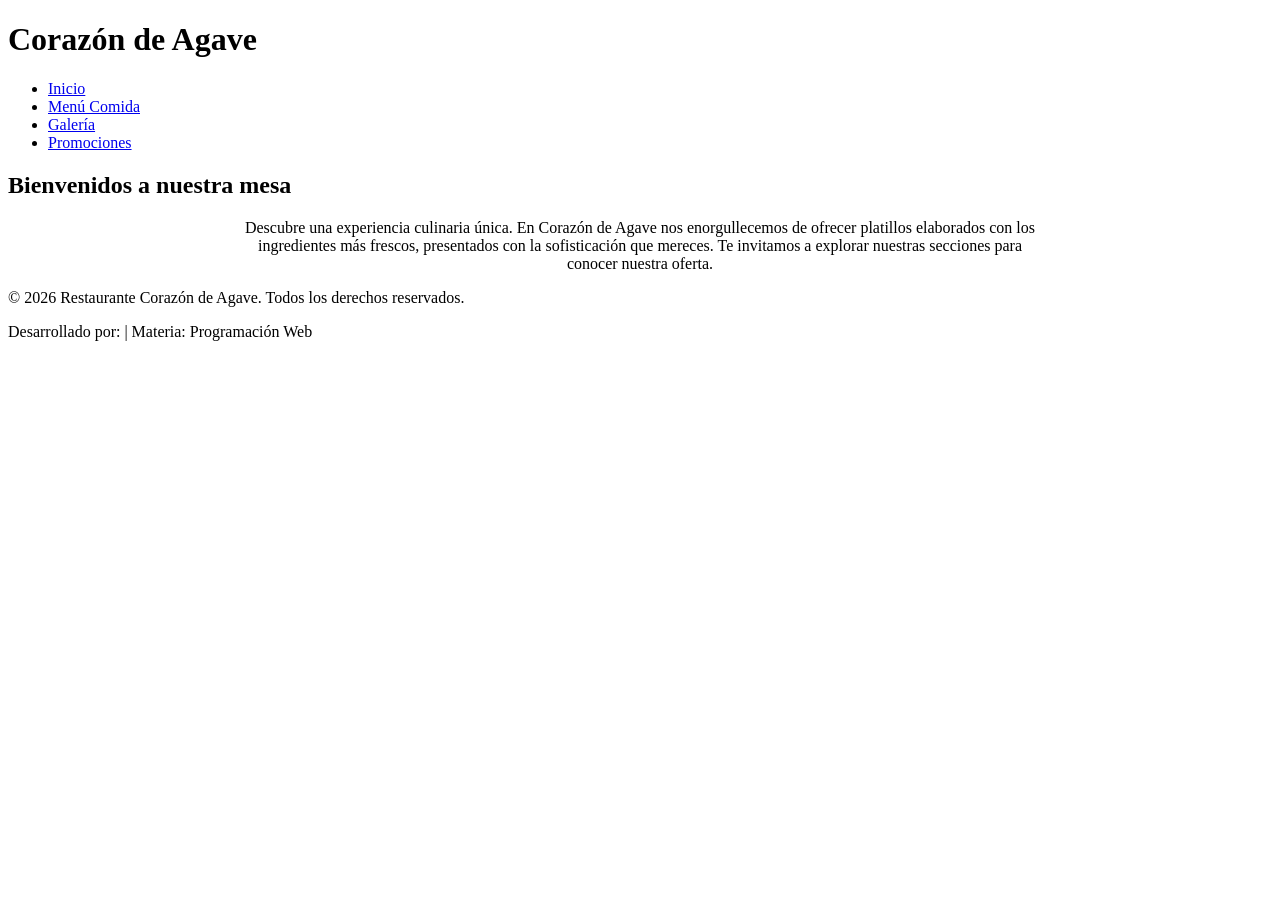
==== index.html @ ece1a36e "index de menus restantes" ====
<!DOCTYPE html>
<html lang="es">
<head>
    <meta charset="UTF-8">
    <meta name="viewport" content="width=device-width, initial-scale=1.0">
    <meta name="description" content="Restaurante Corazón de Agave. Disfruta de la mejor gastronomía en un ambiente elegante y minimalista.">
    <meta name="keywords" content="restaurante, comida, menú digital, restaurante elegante, corazón de agave">
    <meta name="author" content="Alexander e Ivan">
    
    <title>Corazón de Agave | Inicio</title>
    
    <link rel="stylesheet" href="css/estilos.css">
</head>
<body>

    <header>
        <h1>Corazón de Agave</h1>
        <nav>
            <ul>
                <li><a href="index.html">Inicio</a></li>
                <li><a href="inedex de navegacion/menu.html">Menú Comida</a></li>
                <li><a href="inedex de navegacion/galeria.html">Galería</a></li>
                <li><a href="inedex de navegacion/promociones.html">Promociones</a></li>
            </ul>
        </nav>
    </header>

    <main>
        <h2 class="titulo-seccion">Bienvenidos a nuestra mesa</h2>
        <p style="text-align: center; max-width: 800px; margin: 0 auto;">
            Descubre una experiencia culinaria única. En Corazón de Agave nos enorgullecemos de ofrecer platillos elaborados con los ingredientes más frescos, presentados con la sofisticación que mereces. Te invitamos a explorar nuestras secciones para conocer nuestra oferta.
        </p>
    </main>

    <footer>
        <p>&copy; 2026 Restaurante Corazón de Agave. Todos los derechos reservados.</p>
        <p>Desarrollado por:  | Materia: Programación Web</p>
    </footer>

</body>
</html>
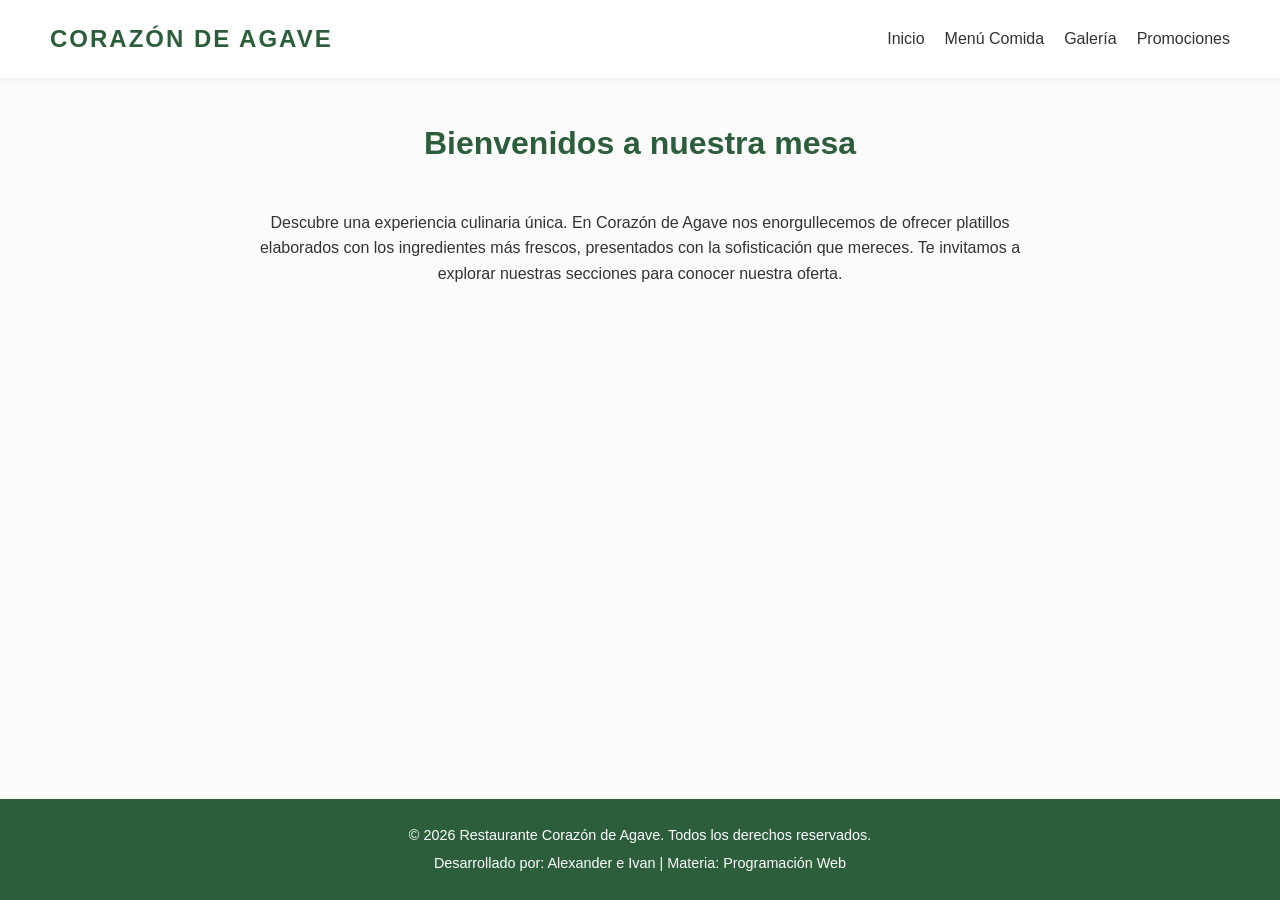
==== commit 6e10b938: "inedex ligados" ====
--- a/index.html
+++ b/index.html
@@ -34,7 +34,7 @@
 
     <footer>
         <p>&copy; 2026 Restaurante Corazón de Agave. Todos los derechos reservados.</p>
-        <p>Desarrollado por:  | Materia: Programación Web</p>
+        <p>Desarrollado por: Alexander e Ivan | Materia: Programación Web</p>
     </footer>
 
 </body>
--- a/css/estilos.css
+++ b/css/estilos.css
@@ -0,0 +1,135 @@
+/* Restablecimiento básico para consistencia en navegadores */
+* {
+    margin: 0;
+    padding: 0;
+    box-sizing: border-box;
+    font-family: 'Helvetica Neue', Helvetica, Arial, sans-serif;
+}
+
+/* Variables de color para mantener la elegancia */
+:root {
+    --color-fondo: #fbfbfb;
+    --color-texto: #333333;
+    --color-acento: #2c5e3b; /* Verde oscuro / Agave */
+    --color-dorado: #c5a059;
+}
+
+body {
+    background-color: var(--color-fondo);
+    color: var(--color-texto);
+    line-height: 1.6;
+    display: flex;
+    flex-direction: column;
+    min-height: 100vh; /* Asegura que el footer quede abajo */
+}
+
+/* --- ENCABEZADO Y NAVEGACIÓN --- */
+header {
+    background-color: #ffffff;
+    padding: 20px 50px;
+    box-shadow: 0 2px 5px rgba(0,0,0,0.05);
+    display: flex;
+    justify-content: space-between;
+    align-items: center;
+}
+
+header h1 {
+    font-size: 1.5rem;
+    color: var(--color-acento);
+    letter-spacing: 2px;
+    text-transform: uppercase;
+}
+
+nav ul {
+    list-style: none;
+    display: flex;
+    gap: 20px;
+}
+
+nav ul li a {
+    text-decoration: none;
+    color: var(--color-texto);
+    font-weight: 500;
+    transition: color 0.3s ease;
+}
+
+nav ul li a:hover {
+    color: var(--color-dorado);
+}
+
+/* --- CONTENIDO PRINCIPAL --- */
+main {
+    flex: 1; /* Ocupa el espacio restante */
+    padding: 40px 50px;
+    max-width: 1200px;
+    margin: 0 auto;
+    width: 100%;
+}
+
+.titulo-seccion {
+    text-align: center;
+    margin-bottom: 40px;
+    font-size: 2rem;
+    color: var(--color-acento);
+}
+
+/* --- TARJETAS DEL MENÚ --- */
+.grid-menu {
+    display: grid;
+    grid-template-columns: repeat(auto-fit, minmax(300px, 1fr));
+    gap: 30px;
+}
+
+.tarjeta-platillo {
+    background: #ffffff;
+    border: 1px solid #eaeaea;
+    border-radius: 8px;
+    overflow: hidden;
+    text-align: center;
+    padding-bottom: 20px;
+    transition: transform 0.3s ease;
+}
+
+.tarjeta-platillo:hover {
+    transform: translateY(-5px);
+    box-shadow: 0 5px 15px rgba(0,0,0,0.1);
+}
+
+.img-platillo {
+    width: 100%;
+    height: 200px;
+    background-color: #e0e0e0; /* Placeholder para la imagen */
+    object-fit: cover;
+}
+
+.info-platillo {
+    padding: 15px;
+}
+
+.tamanos-precios {
+    list-style: none;
+    margin-top: 15px;
+    font-size: 0.9rem;
+}
+
+.tamanos-precios li {
+    display: flex;
+    justify-content: space-between;
+    padding: 5px 20px;
+    border-bottom: 1px solid #f0f0f0;
+}
+
+/* --- PIE DE PÁGINA --- */
+footer {
+    background-color: var(--color-acento);
+    color: #ffffff;
+    text-align: center;
+    padding: 20px;
+    margin-top: auto;
+}
+
+footer p {
+    font-size: 0.9rem;
+    margin: 5px 0;
+}
+
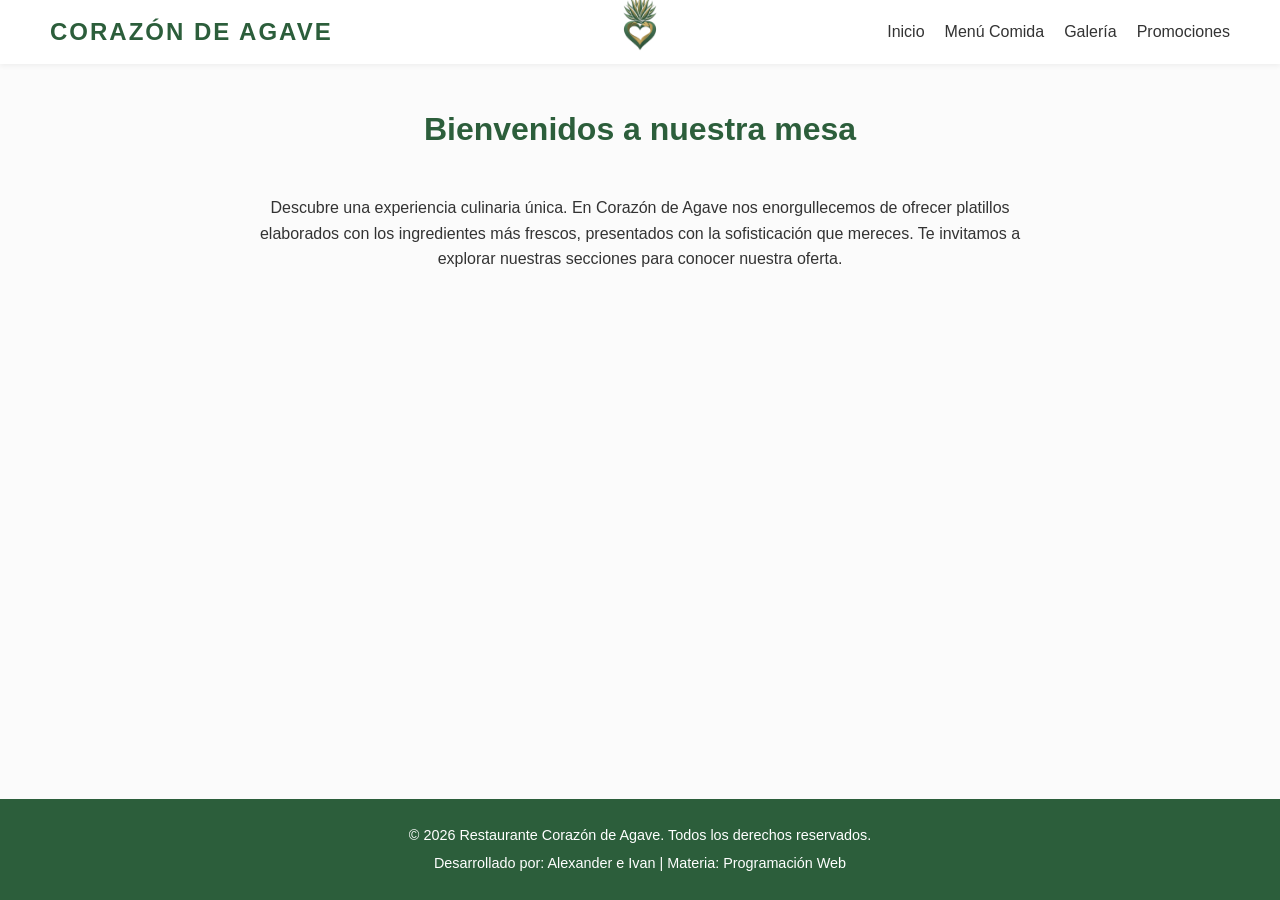
==== commit 8734481d: "logo" ====
--- a/index.html
+++ b/index.html
@@ -15,6 +15,9 @@
 
     <header>
         <h1>Corazón de Agave</h1>
+
+        <img src="img/logo-sin-fondo.png" alt="Logo Corazón de Agave" class="logo-header">
+
         <nav>
             <ul>
                 <li><a href="index.html">Inicio</a></li>
--- a/css/estilos.css
+++ b/css/estilos.css
@@ -24,12 +24,16 @@
 }
 
 /* --- ENCABEZADO Y NAVEGACIÓN --- */
+/* --- ENCABEZADO Y NAVEGACIÓN --- */
 header {
     background-color: #ffffff;
-    padding: 20px 50px;
+    padding: 2px 50px;
     box-shadow: 0 2px 5px rgba(0,0,0,0.05);
-    display: flex;
-    justify-content: space-between;
+    
+    /* Cambiamos flex por grid */
+    display: grid;
+    /* Creamos 3 columnas: Izquierda (1 fracción), Centro (automático al logo), Derecha (1 fracción) */
+    grid-template-columns: 1fr auto 1fr; 
     align-items: center;
 }
 
@@ -38,6 +42,22 @@
     color: var(--color-acento);
     letter-spacing: 2px;
     text-transform: uppercase;
+    /* Obligamos al texto a quedarse recargado a la izquierda */
+    justify-self: start; 
+}
+
+.logo-header {
+    padding: 0;
+    /* Centramos el logo en su columna */
+    justify-self: center;
+    height: 60px; /* Ajusta este valor para que el logo se vea proporcional */
+    width: auto;
+    transform: scale(1.8); /* Esto hace el logo 1.8 veces más grande visualmente */
+}
+
+header nav {
+    /* Obligamos a la navegación a quedarse recargada a la derecha */
+    justify-self: end;
 }
 
 nav ul {
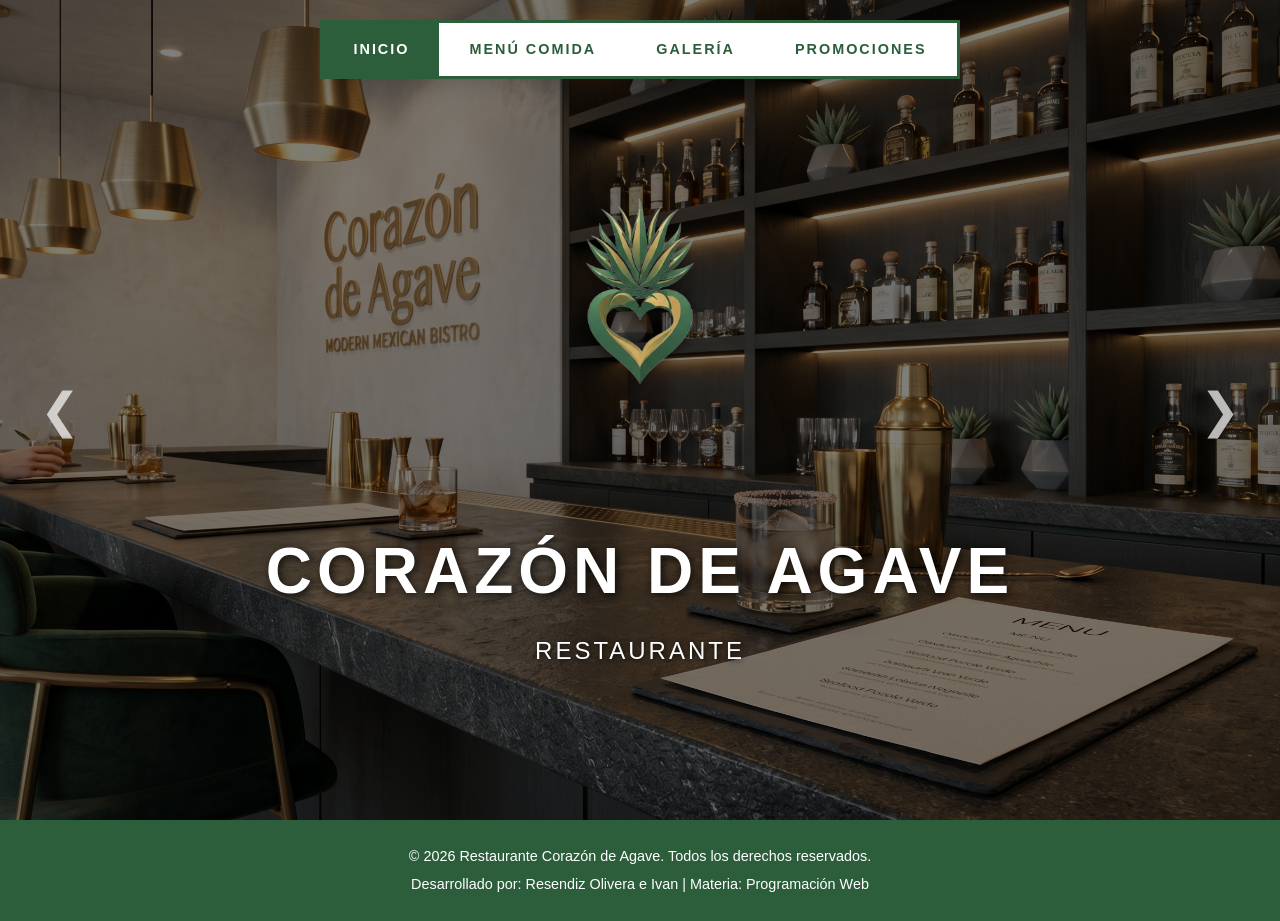
==== commit eee17841: "actualizacion de index inicial y menu de navegacion" ====
--- a/index.html
+++ b/index.html
@@ -5,7 +5,7 @@
     <meta name="viewport" content="width=device-width, initial-scale=1.0">
     <meta name="description" content="Restaurante Corazón de Agave. Disfruta de la mejor gastronomía en un ambiente elegante y minimalista.">
     <meta name="keywords" content="restaurante, comida, menú digital, restaurante elegante, corazón de agave">
-    <meta name="author" content="Alexander e Ivan">
+    <meta name="author" content="Resendiz Olivera e Ivan">
     
     <title>Corazón de Agave | Inicio</title>
     
@@ -13,14 +13,11 @@
 </head>
 <body>
 
-    <header>
-        <h1>Corazón de Agave</h1>
-
-        <img src="img/logo-sin-fondo.png" alt="Logo Corazón de Agave" class="logo-header">
-
-        <nav>
-            <ul>
-                <li><a href="index.html">Inicio</a></li>
+    <!-- Nuevo Encabezado / Barra de navegación flotante -->
+    <header class="header-flotante">
+        <nav class="nav-principal">
+            <ul class="nav-links">
+                <li><a href="index.html" class="btn-destacado">Inicio</a></li>
                 <li><a href="inedex de navegacion/menu.html">Menú Comida</a></li>
                 <li><a href="inedex de navegacion/galeria.html">Galería</a></li>
                 <li><a href="inedex de navegacion/promociones.html">Promociones</a></li>
@@ -28,16 +25,65 @@
         </nav>
     </header>
 
-    <main>
-        <h2 class="titulo-seccion">Bienvenidos a nuestra mesa</h2>
-        <p style="text-align: center; max-width: 800px; margin: 0 auto;">
-            Descubre una experiencia culinaria única. En Corazón de Agave nos enorgullecemos de ofrecer platillos elaborados con los ingredientes más frescos, presentados con la sofisticación que mereces. Te invitamos a explorar nuestras secciones para conocer nuestra oferta.
-        </p>
+    <!-- Contenido principal: Slider a pantalla completa -->
+    <main class="main-inicio">
+        <section class="slider-contenedor">
+            <div id="slider-bg" class="slider-bg"></div>
+            
+            <div class="overlay-filtro"></div> 
+            
+            <button id="btn-ant" class="slider-btn btn-izq">&#10094;</button>
+            <button id="btn-sig" class="slider-btn btn-der">&#10095;</button>
+            
+            <div class="contenido-hero">
+                <img src="img/logo-sin-fondo.png" alt="Logo Corazón de Agave" class="logo-hero">
+                <h2 class="titulo-hero">CORAZÓN DE AGAVE</h2>
+                <p class="subtitulo-hero">RESTAURANTE</p>
+            </div>
+        </section>
     </main>
 
+    <script>
+        // Array con las imágenes de fondo
+        const imagenesSlider = [
+            "img/local-barra.png","img/local-interior.png","img/local-patio.png",
+            "img/local-exterior.png","img/local-barra2.png","img/local-interior2.png"
+            ,"img/local-patio2.png"
+        ];
+        
+        let indiceActual = 0;
+        const sliderBg = document.getElementById("slider-bg");
+
+        // Función para cambiar la imagen
+        function mostrarImagen(indice) {
+            sliderBg.style.backgroundImage = `url('${imagenesSlider[indice]}')`;
+        }
+
+        // Evento para la flecha derecha
+        document.getElementById("btn-sig").addEventListener("click", () => {
+            indiceActual = (indiceActual + 1) % imagenesSlider.length;
+            mostrarImagen(indiceActual);
+        });
+
+        // Evento para la flecha izquierda
+        document.getElementById("btn-ant").addEventListener("click", () => {
+            indiceActual = (indiceActual - 1 + imagenesSlider.length) % imagenesSlider.length;
+            mostrarImagen(indiceActual);
+        });
+
+        // Cambio automático cada 5 segundos (5000 milisegundos)
+        setInterval(() => {
+            indiceActual = (indiceActual + 1) % imagenesSlider.length;
+            mostrarImagen(indiceActual);
+        }, 5000);
+
+        // Mostrar la primera imagen al cargar la página
+        mostrarImagen(indiceActual);
+    </script>
+    
     <footer>
         <p>&copy; 2026 Restaurante Corazón de Agave. Todos los derechos reservados.</p>
-        <p>Desarrollado por: Alexander e Ivan | Materia: Programación Web</p>
+        <p>Desarrollado por: Resendiz Olivera e Ivan | Materia: Programación Web</p>
     </footer>
 
 </body>
--- a/css/estilos.css
+++ b/css/estilos.css
@@ -1,4 +1,4 @@
-/* Restablecimiento básico para consistencia en navegadores */
+/* Restablecimiento básico para consistencia en navegadores  */
 * {
     margin: 0;
     padding: 0;
@@ -23,64 +23,175 @@
     min-height: 100vh; /* Asegura que el footer quede abajo */
 }
 
-/* --- ENCABEZADO Y NAVEGACIÓN --- */
-/* --- ENCABEZADO Y NAVEGACIÓN --- */
-header {
+/* --- ENCABEZADO Y NAVEGACIÓN FLOTANTE --- */
+
+.header-flotante {
+    position: fixed; /* Mantiene el menú pegado arriba al hacer scroll */
+    top: 20px; /* Separación del borde superior de la pantalla */
+    left: 0;
+    width: 100%;
+    display: flex;
+    justify-content: center; /* Centra la barra de navegación horizontalmente */
+    z-index: 1000; /* Asegura que el menú esté siempre por encima de las fotos */
+    pointer-events: none; /* Evita que el contenedor invisible bloquee los clics en la página */
+}
+
+.nav-principal {
     background-color: #ffffff;
-    padding: 2px 50px;
-    box-shadow: 0 2px 5px rgba(0,0,0,0.05);
-    
-    /* Cambiamos flex por grid */
-    display: grid;
-    /* Creamos 3 columnas: Izquierda (1 fracción), Centro (automático al logo), Derecha (1 fracción) */
-    grid-template-columns: 1fr auto 1fr; 
-    align-items: center;
-}
-
-header h1 {
-    font-size: 1.5rem;
-    color: var(--color-acento);
+    border: 3px solid var(--color-acento); /* Borde color verde agave */
+    box-shadow: 0 10px 25px rgba(0,0,0,0.15); /* Sombra elegante para dar profundidad */
+    pointer-events: auto; /* Reactiva los clics solo dentro de la barra blanca */
+    display: flex;
+}
+
+.nav-links {
+    list-style: none;
+    display: flex; /* Flexbox para alinear los enlaces en fila */
+    margin: 0;
+    padding: 0;
+}
+
+.nav-links li {
+    display: flex;
+}
+
+.nav-links a {
+    text-decoration: none;
+    color: var(--color-acento); /* Letras en verde agave */
+    font-weight: 600;
+    font-size: 0.9rem;
     letter-spacing: 2px;
     text-transform: uppercase;
-    /* Obligamos al texto a quedarse recargado a la izquierda */
-    justify-self: start; 
-}
-
-.logo-header {
-    padding: 0;
-    /* Centramos el logo en su columna */
-    justify-self: center;
-    height: 60px; /* Ajusta este valor para que el logo se vea proporcional */
-    width: auto;
-    transform: scale(1.8); /* Esto hace el logo 1.8 veces más grande visualmente */
-}
-
-header nav {
-    /* Obligamos a la navegación a quedarse recargada a la derecha */
-    justify-self: end;
-}
-
-nav ul {
-    list-style: none;
-    display: flex;
-    gap: 20px;
-}
-
-nav ul li a {
-    text-decoration: none;
-    color: var(--color-texto);
-    font-weight: 500;
-    transition: color 0.3s ease;
-}
-
-nav ul li a:hover {
+    padding: 15px 30px; /* Espaciado interno de los botones */
+    display: flex;
+    align-items: center;
+    transition: all 0.3s ease;
+}
+
+/* Efecto al pasar el mouse sobre los enlaces normales */
+.nav-links a:hover {
     color: var(--color-dorado);
+    background-color: #f5f5f5; /* Un fondo gris muy sutil al pasar el mouse */
+}
+
+/* Estilo especial para el botón activo/destacado */
+.nav-links .btn-destacado {
+    background-color: var(--color-acento); /* Fondo verde agave */
+    color: #ffffff; /* Texto blanco */
+}
+
+.nav-links .btn-destacado:hover {
+    background-color: var(--color-dorado); /* Cambia a dorado al pasar el mouse */
+    color: #ffffff;
+}
+
+/* =========================================
+   ESTILOS DEL SLIDER (PÁGINA DE INICIO)
+   ========================================= */
+
+.main-inicio {
+    padding: 0; /* Quitamos el padding para que el slider toque los bordes */
+    max-width: 100%;
+    flex: 1;
+    display: flex;
+    flex-direction: column;
+}
+
+.slider-contenedor {
+    position: relative;
+    width: 100%;
+    /* Calcula el alto total de la pantalla menos el alto aproximado del header */
+    min-height: calc(100vh - 80px); 
+    overflow: hidden;
+    display: flex;
+    align-items: center;
+    justify-content: center;
+}
+
+.slider-bg {
+    position: absolute;
+    top: 0; 
+    left: 0; 
+    width: 100%; 
+    height: 100%;
+    background-size: cover;
+    background-position: center;
+    transition: background-image 0.8s ease-in-out; /* Efecto suave al cambiar imagen */
+    z-index: 1;
+}
+
+.overlay-filtro {
+    position: absolute;
+    top: 0; 
+    left: 0; 
+    width: 100%; 
+    height: 100%;
+    background-color: rgba(0, 0, 0, 0.5); /* Filtro negro al 50% de opacidad */
+    z-index: 2;
+}
+
+.contenido-hero {
+    position: relative;
+    z-index: 3;
+    text-align: center;
+    color: #ffffff;
+    display: flex;
+    flex-direction: column;
+    align-items: center;
+}
+
+.logo-hero {
+    width: 350px; /* Ajusta el tamaño de tu logo aquí */
+    height: auto;
+    margin-bottom: 20px;
+    filter: drop-shadow(0px 4px 6px rgba(0,0,0,0.5));
+}
+
+.titulo-hero {
+    font-size: 4rem; /* Tamaño de letra grande */
+    letter-spacing: 5px;
+    margin-bottom: 10px;
+    text-shadow: 2px 2px 10px rgba(0,0,0,0.8);
+}
+
+.subtitulo-hero {
+    font-size: 1.5rem;
+    letter-spacing: 3px;
+    text-shadow: 1px 1px 5px rgba(0,0,0,0.8);
+}
+
+/* Estilos de las flechas */
+.slider-btn {
+    position: absolute;
+    top: 50%;
+    transform: translateY(-50%);
+    z-index: 4;
+    background: transparent;
+    color: rgba(255, 255, 255, 0.7);
+    border: none;
+    font-size: 3rem;
+    padding: 20px;
+    cursor: pointer;
+    transition: color 0.3s ease, transform 0.3s ease;
+}
+
+.slider-btn:hover {
+    color: #ffffff;
+    transform: translateY(-50%) scale(1.2); /* Efecto de crecer un poco al pasar el mouse */
+}
+
+.btn-izq {
+    left: 20px;
+}
+
+.btn-der {
+    right: 20px;
 }
 
 /* --- CONTENIDO PRINCIPAL --- */
 main {
     flex: 1; /* Ocupa el espacio restante */
-    padding: 40px 50px;
+    padding: 100px 50px 40px 50px; /* Ajustado para que el texto no quede tapado por el menú flotante */
     max-width: 1200px;
     margin: 0 auto;
     width: 100%;
@@ -151,5 +262,4 @@
 footer p {
     font-size: 0.9rem;
     margin: 5px 0;
-}
-
+}
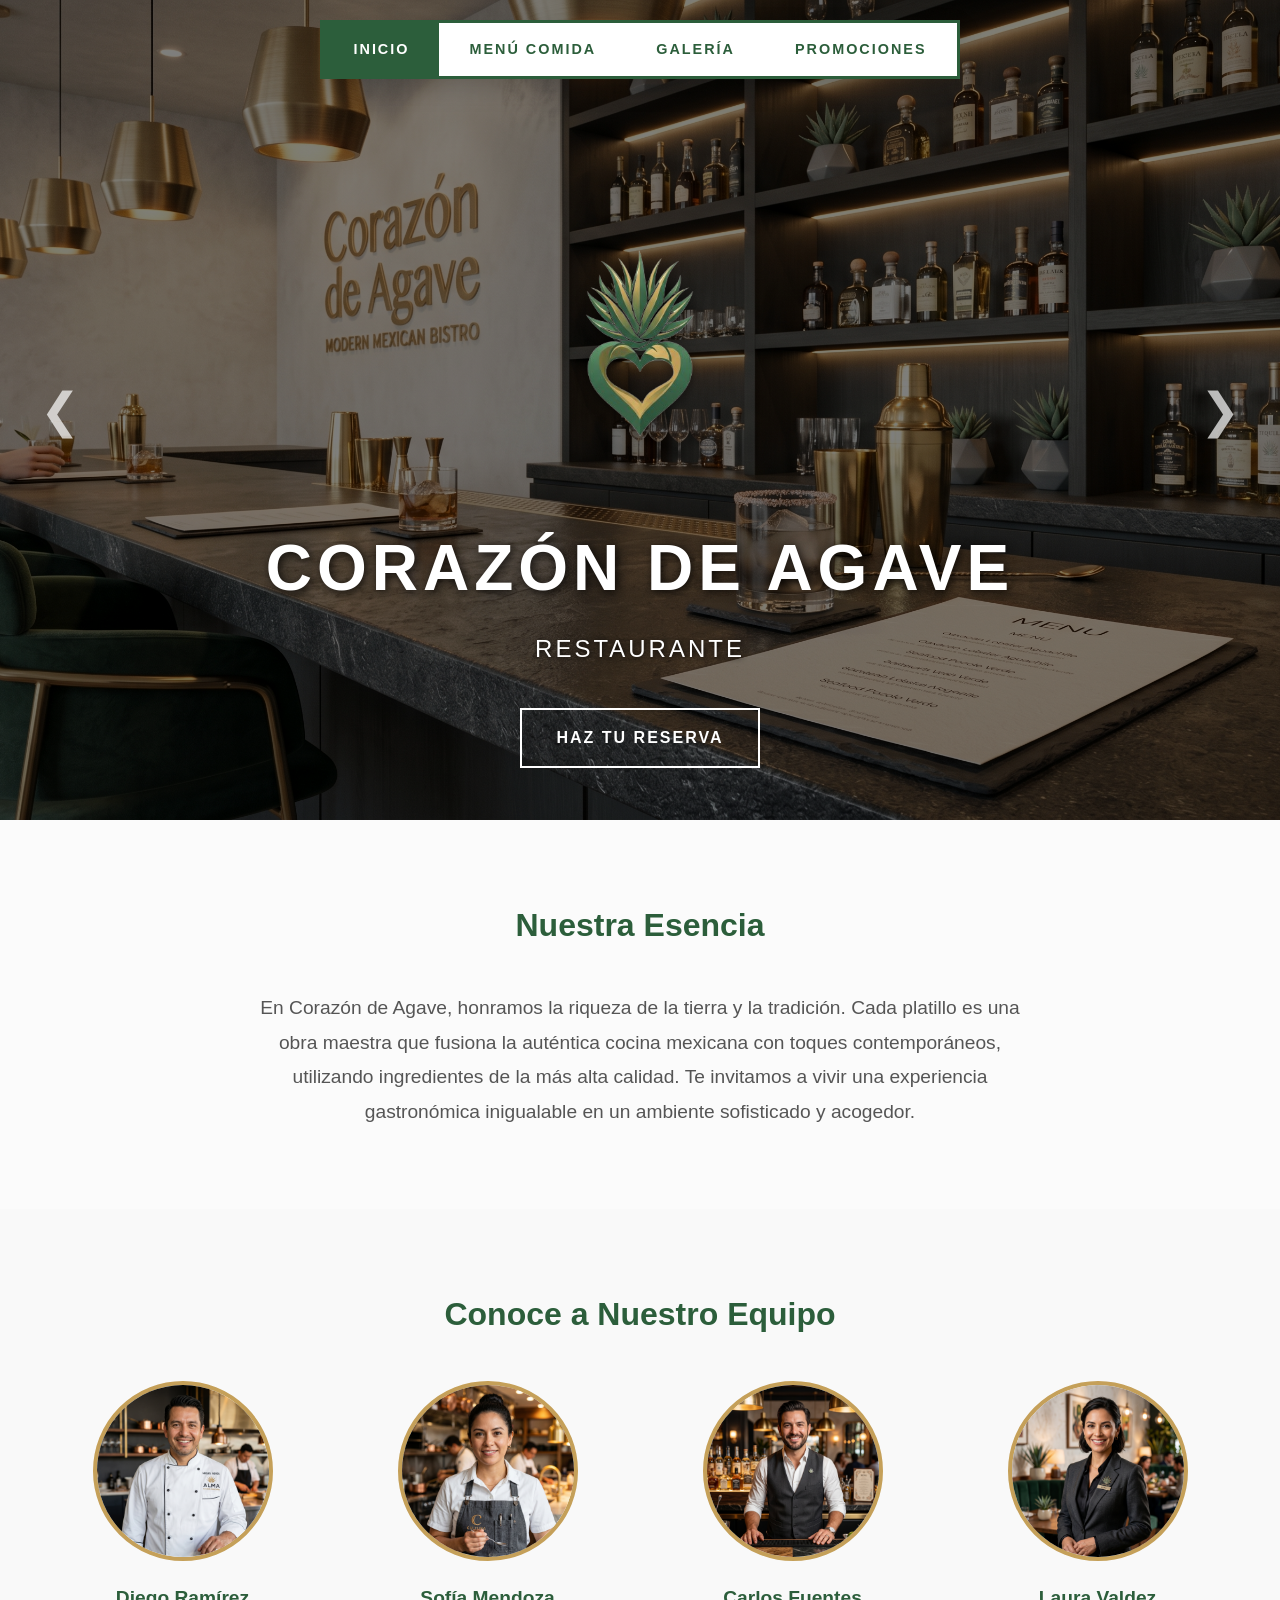
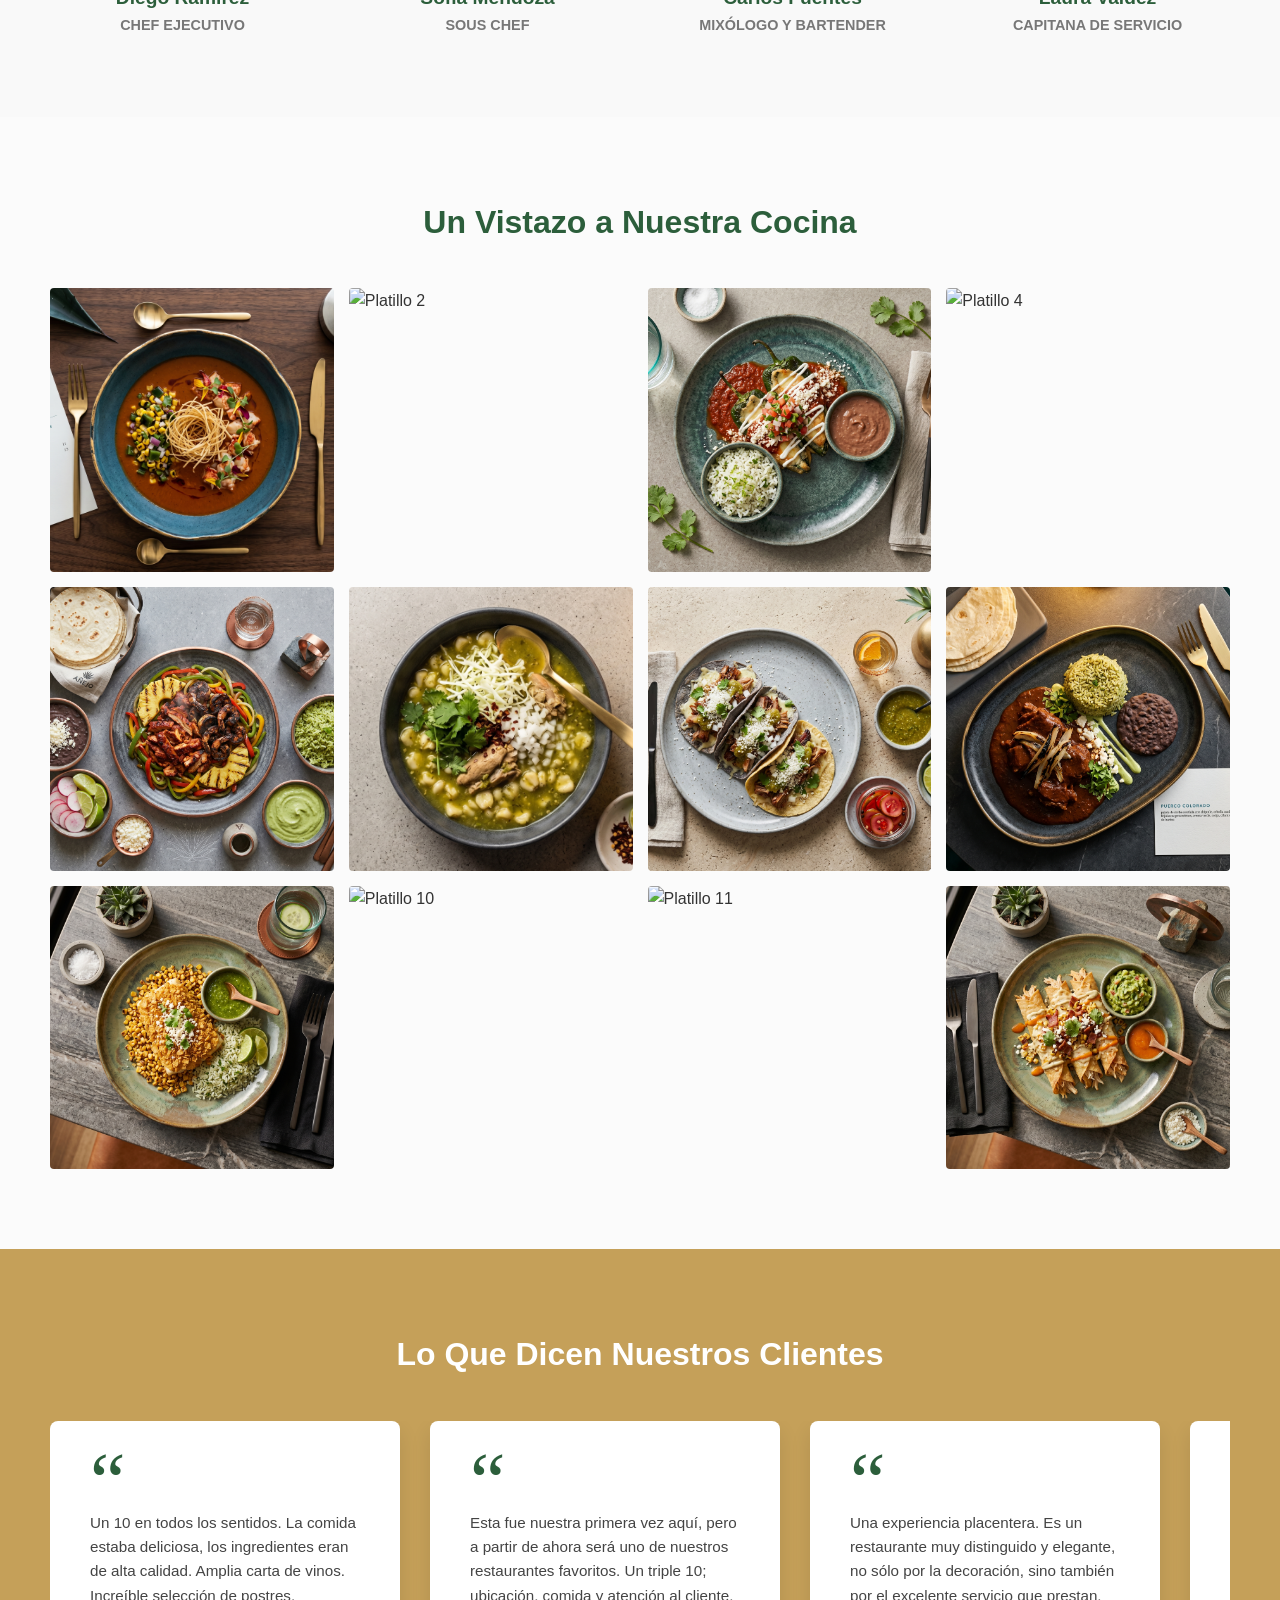
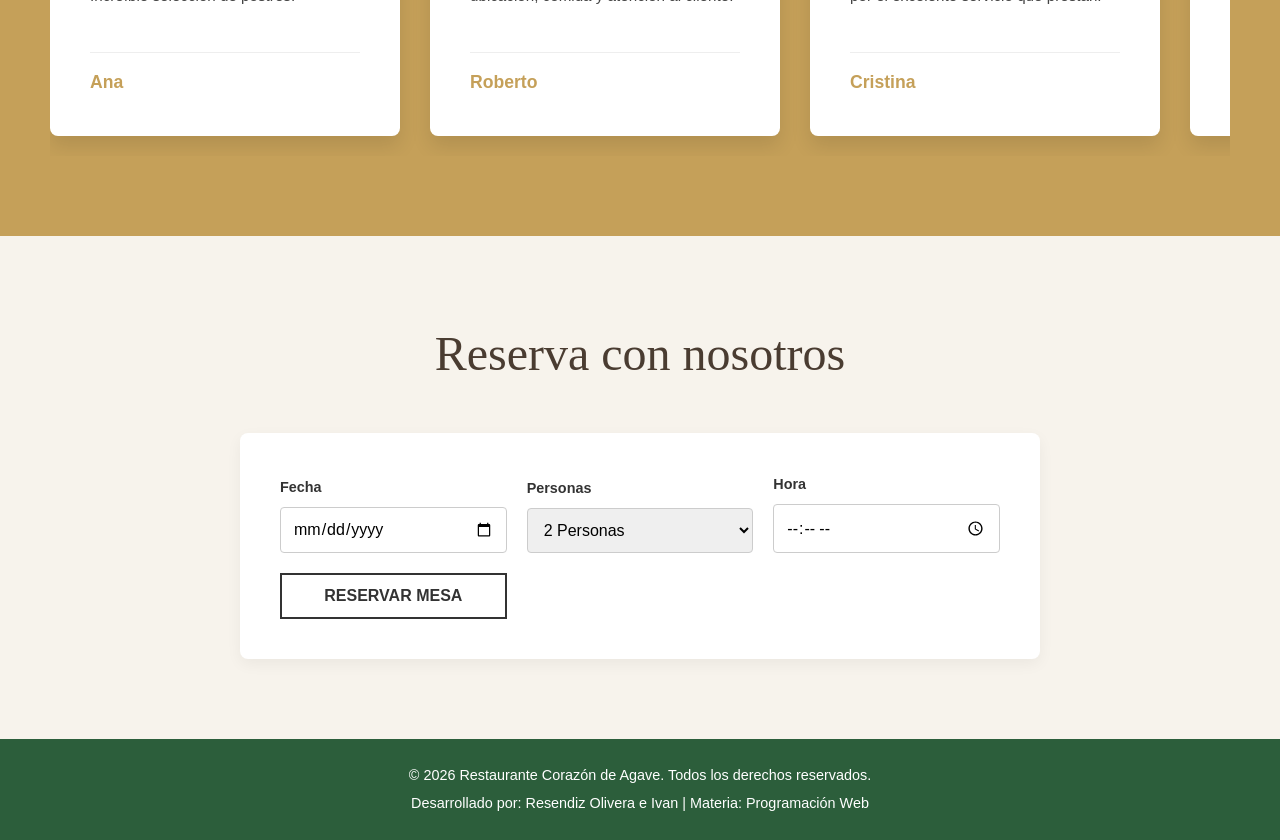
==== commit 256a2ec5: "index inicial actualizado" ====
--- a/index.html
+++ b/index.html
@@ -13,7 +13,6 @@
 </head>
 <body>
 
-    <!-- Nuevo Encabezado / Barra de navegación flotante -->
     <header class="header-flotante">
         <nav class="nav-principal">
             <ul class="nav-links">
@@ -25,11 +24,10 @@
         </nav>
     </header>
 
-    <!-- Contenido principal: Slider a pantalla completa -->
     <main class="main-inicio">
+        
         <section class="slider-contenedor">
             <div id="slider-bg" class="slider-bg"></div>
-            
             <div class="overlay-filtro"></div> 
             
             <button id="btn-ant" class="slider-btn btn-izq">&#10094;</button>
@@ -39,16 +37,124 @@
                 <img src="img/logo-sin-fondo.png" alt="Logo Corazón de Agave" class="logo-hero">
                 <h2 class="titulo-hero">CORAZÓN DE AGAVE</h2>
                 <p class="subtitulo-hero">RESTAURANTE</p>
+                <a href="#seccion-reserva" class="btn-hero-reserva">Haz tu reserva</a>
             </div>
         </section>
+
+        <section class="seccion-info contenedor-centrado">
+            <h2 class="titulo-seccion">Nuestra Esencia</h2>
+            <p class="texto-presentacion">
+                En Corazón de Agave, honramos la riqueza de la tierra y la tradición. Cada platillo es una obra maestra que fusiona la auténtica cocina mexicana con toques contemporáneos, utilizando ingredientes de la más alta calidad. Te invitamos a vivir una experiencia gastronómica inigualable en un ambiente sofisticado y acogedor.
+            </p>
+        </section>
+
+        <section class="seccion-info bg-gris">
+            <h2 class="titulo-seccion">Conoce a Nuestro Equipo</h2>
+            <div class="grid-equipo">
+                <div class="tarjeta-equipo">
+                    <img src="img/chef.png" alt="Chef Ejecutivo" class="img-equipo">
+                    <h4>Diego Ramírez</h4>
+                    <p>Chef Ejecutivo</p>
+                </div>
+                <div class="tarjeta-equipo">
+                    <img src="img/Sous-Chef.png" alt="Jefa de Cocina" class="img-equipo">
+                    <h4>Sofía Mendoza</h4>
+                    <p>Sous Chef</p>
+                </div>
+                <div class="tarjeta-equipo">
+                    <img src="img/mixologo.png" alt="Bartender" class="img-equipo">
+                    <h4>Carlos Fuentes</h4>
+                    <p>Mixólogo y Bartender</p>
+                </div>
+                <div class="tarjeta-equipo">
+                    <img src="img/capitana.png" alt="Capitana de Meseros" class="img-equipo">
+                    <h4>Laura Valdez</h4>
+                    <p>Capitana de Servicio</p>
+                </div>
+            </div>
+        </section>
+
+        <section class="seccion-info">
+            <h2 class="titulo-seccion">Un Vistazo a Nuestra Cocina</h2>
+            <div class="grid-galeria-home">
+                <img src="img/bisque.png" alt="Platillo 1">
+                <img src="img/carne-asada.png" alt="Platillo 2">
+                <img src="img/chile-relleno.png" alt="Platillo 3">
+                <img src="img/enchiladas-hongo.png" alt="Platillo 4">
+                <img src="img/fajitas-añejo.png" alt="Platillo 5">
+                <img src="img/pozole.png" alt="Platillo 6">
+                <img src="img/taco-carnitas.png" alt="Platillo 7">
+                <img src="img/puerco-colorado.png" alt="Platillo 8">
+                <img src="img/pescado-encornflecado.png" alt="Platillo 9">
+                <img src="img/enchiladas-tres.png" alt="Platillo 10">
+                <img src="img/taco-grouper.png" alt="Platillo 11">
+                <img src="img/flautas-pollo.png" alt="Platillo 12">
+            </div>
+        </section>
+
+        <section class="seccion-comentarios">
+            <h2 class="titulo-seccion color-blanco">Lo Que Dicen Nuestros Clientes</h2>
+            <div class="scroll-comentarios">
+                <div class="tarjeta-comentario">
+                    <span class="comillas">“</span>
+                    <p>Un 10 en todos los sentidos. La comida estaba deliciosa, los ingredientes eran de alta calidad. Amplia carta de vinos. Increíble selección de postres.</p>
+                    <h5 class="autor-comentario">Ana</h5>
+                </div>
+                <div class="tarjeta-comentario">
+                    <span class="comillas">“</span>
+                    <p>Esta fue nuestra primera vez aquí, pero a partir de ahora será uno de nuestros restaurantes favoritos. Un triple 10; ubicación, comida y atención al cliente.</p>
+                    <h5 class="autor-comentario">Roberto</h5>
+                </div>
+                <div class="tarjeta-comentario">
+                    <span class="comillas">“</span>
+                    <p>Una experiencia placentera. Es un restaurante muy distinguido y elegante, no sólo por la decoración, sino también por el excelente servicio que prestan.</p>
+                    <h5 class="autor-comentario">Cristina</h5>
+                </div>
+                <div class="tarjeta-comentario">
+                    <span class="comillas">“</span>
+                    <p>Totalmente recomendado. El corte de Ribeye estuvo cocinado a la perfección y el trato de los meseros te hace sentir verdaderamente especial desde que llegas.</p>
+                    <h5 class="autor-comentario">Fernanda</h5>
+                </div>
+            </div>
+        </section>
+
+        <section id="seccion-reserva" class="seccion-info bg-crema">
+            <h2 class="titulo-seccion titulo-elegante">Reserva con nosotros</h2>
+            <div class="contenedor-reserva">
+                <form class="formulario-reserva" onsubmit="event.preventDefault(); alert('Reserva enviada');">
+                    <div class="grupo-reserva">
+                        <label>Fecha</label>
+                        <input type="date" class="input-reserva" required>
+                    </div>
+                    <div class="grupo-reserva">
+                        <label>Personas</label>
+                        <select class="input-reserva">
+                            <option>1 Persona</option>
+                            <option selected>2 Personas</option>
+                            <option>3 Personas</option>
+                            <option>4 Personas</option>
+                            <option>Grupo (5+)</option>
+                        </select>
+                    </div>
+                    <div class="grupo-reserva">
+                        <label>Hora</label>
+                        <input type="time" class="input-reserva" required>
+                    </div>
+                    <div class="grupo-reserva boton-reserva-container">
+                        <button type="submit" class="btn-reservar">Reservar Mesa</button>
+                    </div>
+                </form>
+            </div>
+        </section>
+
     </main>
 
     <script>
         // Array con las imágenes de fondo
         const imagenesSlider = [
             "img/local-barra.png","img/local-interior.png","img/local-patio.png",
-            "img/local-exterior.png","img/local-barra2.png","img/local-interior2.png"
-            ,"img/local-patio2.png"
+            "img/local-exterior.png","img/local-barra2.png","img/local-interior2.png",
+            "img/local-patio2.png"
         ];
         
         let indiceActual = 0;
--- a/css/estilos.css
+++ b/css/estilos.css
@@ -1,4 +1,6 @@
-/* Restablecimiento básico para consistencia en navegadores  */
+/* =========================================
+   1. CONFIGURACIÓN GLOBAL
+   ========================================= */
 * {
     margin: 0;
     padding: 0;
@@ -6,7 +8,6 @@
     font-family: 'Helvetica Neue', Helvetica, Arial, sans-serif;
 }
 
-/* Variables de color para mantener la elegancia */
 :root {
     --color-fondo: #fbfbfb;
     --color-texto: #333333;
@@ -20,33 +21,34 @@
     line-height: 1.6;
     display: flex;
     flex-direction: column;
-    min-height: 100vh; /* Asegura que el footer quede abajo */
-}
-
-/* --- ENCABEZADO Y NAVEGACIÓN FLOTANTE --- */
-
+    min-height: 100vh; 
+}
+
+/* =========================================
+   2. ENCABEZADO Y NAVEGACIÓN FLOTANTE
+   ========================================= */
 .header-flotante {
-    position: fixed; /* Mantiene el menú pegado arriba al hacer scroll */
-    top: 20px; /* Separación del borde superior de la pantalla */
+    position: fixed; 
+    top: 20px; 
     left: 0;
     width: 100%;
     display: flex;
-    justify-content: center; /* Centra la barra de navegación horizontalmente */
-    z-index: 1000; /* Asegura que el menú esté siempre por encima de las fotos */
-    pointer-events: none; /* Evita que el contenedor invisible bloquee los clics en la página */
+    justify-content: center; 
+    z-index: 1000; 
+    pointer-events: none; 
 }
 
 .nav-principal {
     background-color: #ffffff;
-    border: 3px solid var(--color-acento); /* Borde color verde agave */
-    box-shadow: 0 10px 25px rgba(0,0,0,0.15); /* Sombra elegante para dar profundidad */
-    pointer-events: auto; /* Reactiva los clics solo dentro de la barra blanca */
+    border: 3px solid var(--color-acento); 
+    box-shadow: 0 10px 25px rgba(0,0,0,0.15); 
+    pointer-events: auto; 
     display: flex;
 }
 
 .nav-links {
     list-style: none;
-    display: flex; /* Flexbox para alinear los enlaces en fila */
+    display: flex; 
     margin: 0;
     padding: 0;
 }
@@ -57,40 +59,37 @@
 
 .nav-links a {
     text-decoration: none;
-    color: var(--color-acento); /* Letras en verde agave */
+    color: var(--color-acento); 
     font-weight: 600;
     font-size: 0.9rem;
     letter-spacing: 2px;
     text-transform: uppercase;
-    padding: 15px 30px; /* Espaciado interno de los botones */
+    padding: 15px 30px; 
     display: flex;
     align-items: center;
     transition: all 0.3s ease;
 }
 
-/* Efecto al pasar el mouse sobre los enlaces normales */
 .nav-links a:hover {
     color: var(--color-dorado);
-    background-color: #f5f5f5; /* Un fondo gris muy sutil al pasar el mouse */
-}
-
-/* Estilo especial para el botón activo/destacado */
+    background-color: #f5f5f5; 
+}
+
 .nav-links .btn-destacado {
-    background-color: var(--color-acento); /* Fondo verde agave */
-    color: #ffffff; /* Texto blanco */
+    background-color: var(--color-acento); 
+    color: #ffffff; 
 }
 
 .nav-links .btn-destacado:hover {
-    background-color: var(--color-dorado); /* Cambia a dorado al pasar el mouse */
+    background-color: var(--color-dorado); 
     color: #ffffff;
 }
 
 /* =========================================
-   ESTILOS DEL SLIDER (PÁGINA DE INICIO)
-   ========================================= */
-
+   3. ESTILOS DEL SLIDER (HERO PÁGINA DE INICIO)
+   ========================================= */
 .main-inicio {
-    padding: 0; /* Quitamos el padding para que el slider toque los bordes */
+    padding: 0; 
     max-width: 100%;
     flex: 1;
     display: flex;
@@ -100,7 +99,6 @@
 .slider-contenedor {
     position: relative;
     width: 100%;
-    /* Calcula el alto total de la pantalla menos el alto aproximado del header */
     min-height: calc(100vh - 80px); 
     overflow: hidden;
     display: flex;
@@ -116,7 +114,7 @@
     height: 100%;
     background-size: cover;
     background-position: center;
-    transition: background-image 0.8s ease-in-out; /* Efecto suave al cambiar imagen */
+    transition: background-image 0.8s ease-in-out; 
     z-index: 1;
 }
 
@@ -126,7 +124,7 @@
     left: 0; 
     width: 100%; 
     height: 100%;
-    background-color: rgba(0, 0, 0, 0.5); /* Filtro negro al 50% de opacidad */
+    background-color: rgba(0, 0, 0, 0.5); 
     z-index: 2;
 }
 
@@ -141,14 +139,15 @@
 }
 
 .logo-hero {
-    width: 350px; /* Ajusta el tamaño de tu logo aquí */
+    width: 350px; 
     height: auto;
-    margin-bottom: 20px;
+    margin-top: 20%;
+    margin-bottom: -35px;
     filter: drop-shadow(0px 4px 6px rgba(0,0,0,0.5));
 }
 
 .titulo-hero {
-    font-size: 4rem; /* Tamaño de letra grande */
+    font-size: 4rem; 
     letter-spacing: 5px;
     margin-bottom: 10px;
     text-shadow: 2px 2px 10px rgba(0,0,0,0.8);
@@ -160,7 +159,6 @@
     text-shadow: 1px 1px 5px rgba(0,0,0,0.8);
 }
 
-/* Estilos de las flechas */
 .slider-btn {
     position: absolute;
     top: 50%;
@@ -177,21 +175,48 @@
 
 .slider-btn:hover {
     color: #ffffff;
-    transform: translateY(-50%) scale(1.2); /* Efecto de crecer un poco al pasar el mouse */
-}
-
-.btn-izq {
-    left: 20px;
-}
-
-.btn-der {
-    right: 20px;
-}
-
-/* --- CONTENIDO PRINCIPAL --- */
+    transform: translateY(-50%) scale(1.2); 
+}
+
+.btn-izq { left: 20px; }
+.btn-der { right: 20px; }
+
+/* =========================================
+   EFECTO DE DESPLAZAMIENTO Y BOTÓN HERO
+   ========================================= */
+
+/* Esta regla hace que todos los enlaces internos se deslicen suavemente */
+html {
+    scroll-behavior: smooth;
+}
+
+/* Estilos para el nuevo botón en la imagen principal */
+.btn-hero-reserva {
+    margin-top: 40px;
+    padding: 15px 35px;
+    background-color: transparent; /* Fondo transparente */
+    color: #ffffff; /* Letras blancas */
+    border: 2px solid #ffffff; /* Borde blanco elegante */
+    font-size: 1rem;
+    font-weight: bold;
+    text-transform: uppercase;
+    letter-spacing: 2px;
+    text-decoration: none;
+    transition: all 0.3s ease;
+}
+
+.btn-hero-reserva:hover {
+    background-color: var(--color-dorado); /* Se llena de dorado al pasar el mouse */
+    border-color: var(--color-dorado);
+    transform: translateY(-5px); /* Pequeño salto hacia arriba */
+}
+
+/* =========================================
+   4. ESTRUCTURA BASE CONTENIDO (OTRAS PÁGINAS)
+   ========================================= */
 main {
-    flex: 1; /* Ocupa el espacio restante */
-    padding: 100px 50px 40px 50px; /* Ajustado para que el texto no quede tapado por el menú flotante */
+    flex: 1; 
+    padding: 100px 50px 40px 50px; 
     max-width: 1200px;
     margin: 0 auto;
     width: 100%;
@@ -204,7 +229,186 @@
     color: var(--color-acento);
 }
 
-/* --- TARJETAS DEL MENÚ --- */
+/* =========================================
+   5. NUEVAS SECCIONES PÁGINA DE INICIO
+   ========================================= */
+.seccion-info {
+    padding: 80px 50px;
+    width: 100%;
+}
+
+.contenedor-centrado {
+    max-width: 900px;
+    margin: 0 auto;
+    text-align: center;
+}
+
+.bg-gris { background-color: #f9f9f9; }
+.bg-crema { background-color: #f7f3ec; } 
+.color-blanco { color: #ffffff !important; }
+
+.texto-presentacion {
+    font-size: 1.2rem;
+    line-height: 1.8;
+    color: #555;
+}
+
+/* --- Equipo --- */
+.grid-equipo {
+    display: grid;
+    grid-template-columns: repeat(auto-fit, minmax(200px, 1fr));
+    gap: 40px;
+    max-width: 1200px;
+    margin: 0 auto;
+    text-align: center;
+}
+
+.img-equipo {
+    width: 180px;
+    height: 180px;
+    border-radius: 50%; 
+    object-fit: cover;
+    margin-bottom: 15px;
+    border: 4px solid var(--color-dorado);
+}
+
+.tarjeta-equipo h4 { color: var(--color-acento); font-size: 1.2rem; }
+.tarjeta-equipo p { color: #777; font-size: 0.9rem; font-weight: bold; text-transform: uppercase;}
+
+/* --- Galería Rápida (Inicio) --- */
+.grid-galeria-home {
+    display: grid;
+    grid-template-columns: repeat(auto-fit, minmax(250px, 1fr));
+    gap: 15px;
+    max-width: 1200px;
+    margin: 0 auto;
+}
+
+.grid-galeria-home img {
+    width: 100%;
+    aspect-ratio: 1 / 1; 
+    object-fit: cover;
+    border-radius: 4px;
+    transition: transform 0.3s ease;
+}
+
+.grid-galeria-home img:hover {
+    transform: scale(1.03); 
+}
+
+/* --- Comentarios con Scroll --- */
+.seccion-comentarios {
+    background-color: var(--color-dorado); 
+    padding: 80px 50px;
+}
+
+.scroll-comentarios {
+    display: flex;
+    gap: 30px;
+    overflow-x: auto; 
+    padding-bottom: 20px;
+    scroll-snap-type: x mandatory; 
+    max-width: 1200px;
+    margin: 0 auto;
+}
+
+.scroll-comentarios::-webkit-scrollbar { height: 10px; }
+.scroll-comentarios::-webkit-scrollbar-track { background: rgba(255,255,255,0.2); border-radius: 10px; }
+.scroll-comentarios::-webkit-scrollbar-thumb { background: var(--color-acento); border-radius: 10px; }
+
+.tarjeta-comentario {
+    background-color: #ffffff;
+    padding: 40px;
+    border-radius: 8px;
+    flex: 0 0 350px; 
+    scroll-snap-align: center; 
+    box-shadow: 0 10px 20px rgba(0,0,0,0.1);
+    display: flex;
+    flex-direction: column;
+}
+
+.comillas {
+    font-family: Georgia, serif;
+    font-size: 5rem;
+    color: var(--color-acento);
+    line-height: 0.5;
+    margin-bottom: 10px;
+}
+
+.tarjeta-comentario p { flex: 1; font-size: 0.95rem; color: #444; margin-bottom: 20px; }
+.autor-comentario { color: var(--color-dorado); font-size: 1.1rem; border-top: 1px solid #eee; padding-top: 15px; }
+
+/* --- Formulario de Reserva --- */
+.titulo-elegante {
+    font-family: Georgia, serif;
+    font-size: 3rem;
+    color: #4a3c31;
+    font-weight: normal;
+}
+
+.contenedor-reserva {
+    max-width: 800px;
+    margin: 0 auto;
+    background: #ffffff;
+    padding: 40px;
+    border-radius: 8px;
+    box-shadow: 0 5px 15px rgba(0,0,0,0.05);
+}
+
+.formulario-reserva {
+    display: grid;
+    grid-template-columns: repeat(auto-fit, minmax(200px, 1fr));
+    gap: 20px;
+    align-items: end;
+}
+
+.grupo-reserva {
+    display: flex;
+    flex-direction: column;
+    text-align: left;
+}
+
+.grupo-reserva label {
+    font-weight: bold;
+    font-size: 0.9rem;
+    color: #333;
+    margin-bottom: 8px;
+}
+
+.input-reserva {
+    padding: 12px;
+    border: 1px solid #ccc;
+    border-radius: 4px;
+    font-size: 1rem;
+    font-family: inherit;
+    outline: none;
+}
+
+.input-reserva:focus { border-color: var(--color-acento); }
+
+.boton-reserva-container { justify-content: flex-end; }
+
+.btn-reservar {
+    background-color: #ffffff;
+    color: #333;
+    border: 2px solid #333;
+    padding: 12px 20px;
+    font-size: 1rem;
+    font-weight: bold;
+    cursor: pointer;
+    text-transform: uppercase;
+    transition: all 0.3s ease;
+}
+
+.btn-reservar:hover {
+    background-color: var(--color-acento);
+    color: #ffffff;
+    border-color: var(--color-acento);
+}
+
+/* =========================================
+   6. TARJETAS DEL MENÚ Y PIE DE PÁGINA
+   ========================================= */
 .grid-menu {
     display: grid;
     grid-template-columns: repeat(auto-fit, minmax(300px, 1fr));
@@ -229,13 +433,11 @@
 .img-platillo {
     width: 100%;
     height: 200px;
-    background-color: #e0e0e0; /* Placeholder para la imagen */
+    background-color: #e0e0e0; 
     object-fit: cover;
 }
 
-.info-platillo {
-    padding: 15px;
-}
+.info-platillo { padding: 15px; }
 
 .tamanos-precios {
     list-style: none;
@@ -250,7 +452,6 @@
     border-bottom: 1px solid #f0f0f0;
 }
 
-/* --- PIE DE PÁGINA --- */
 footer {
     background-color: var(--color-acento);
     color: #ffffff;
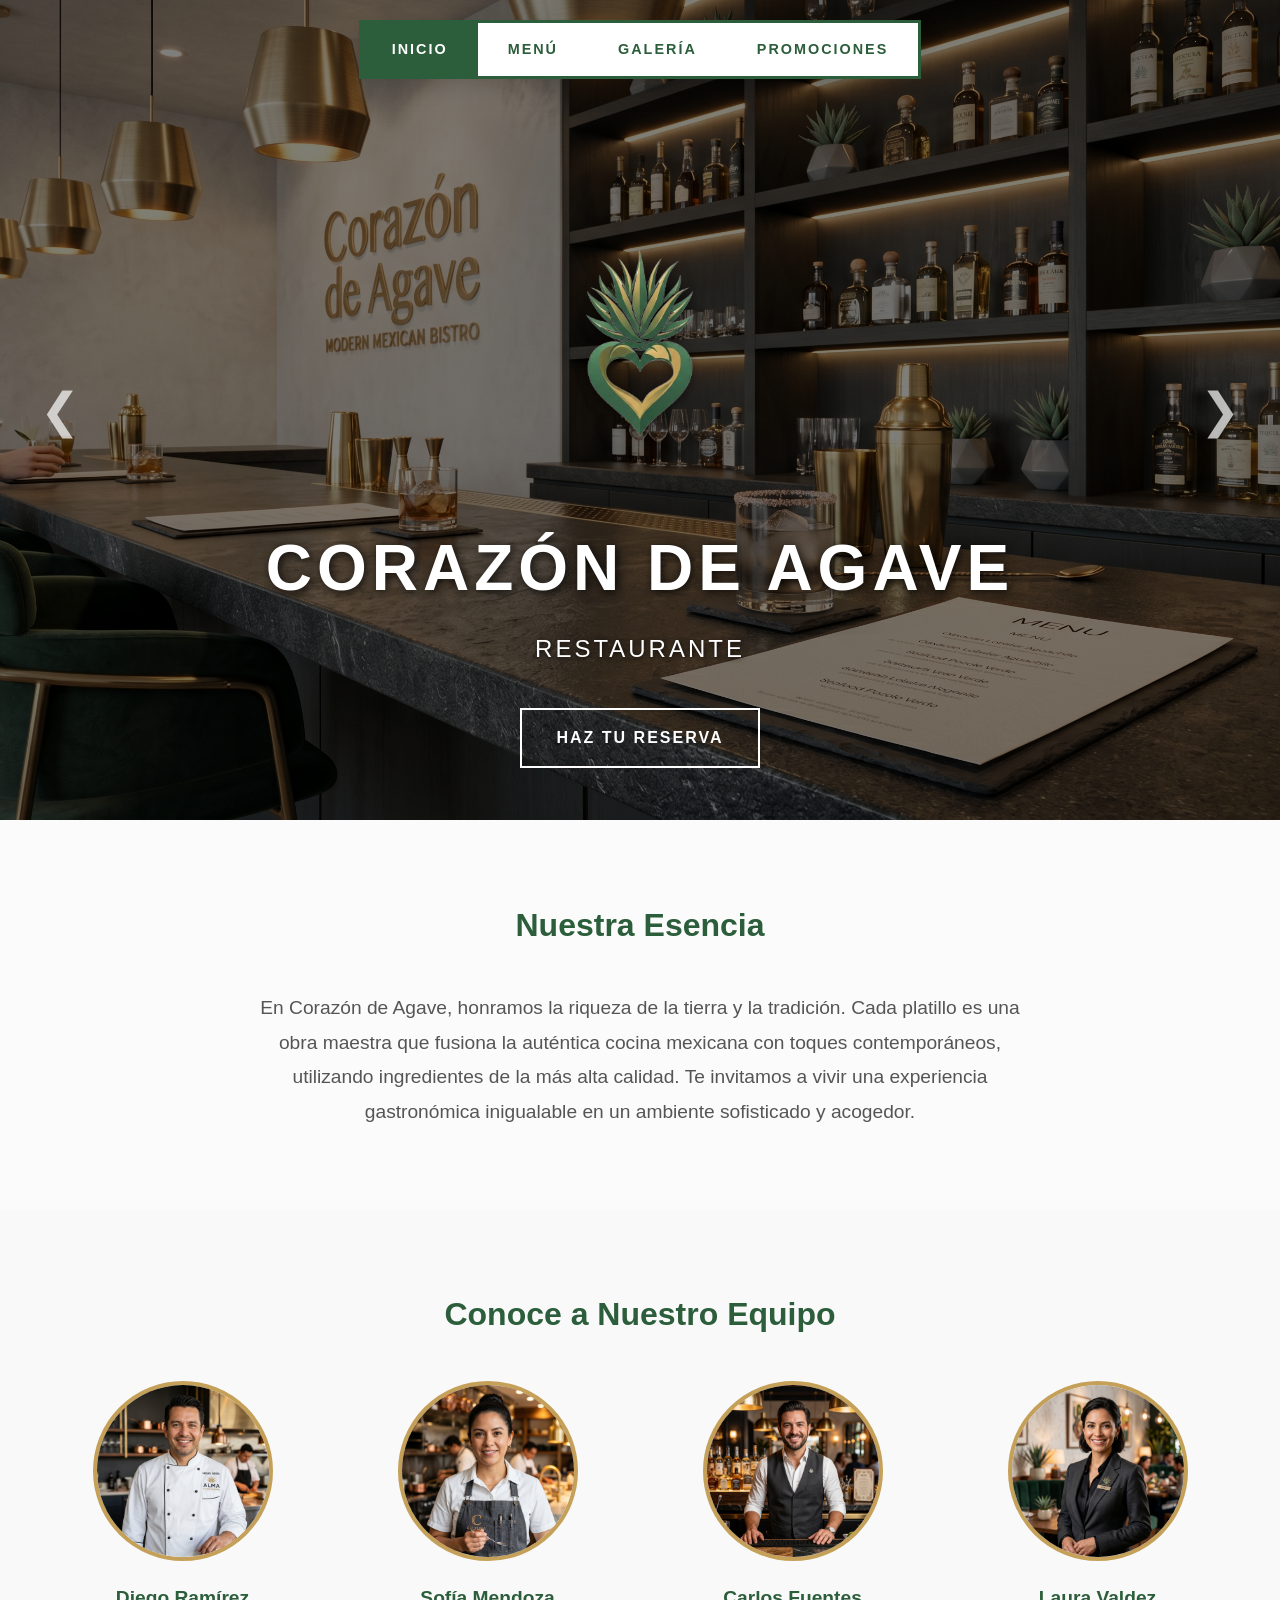
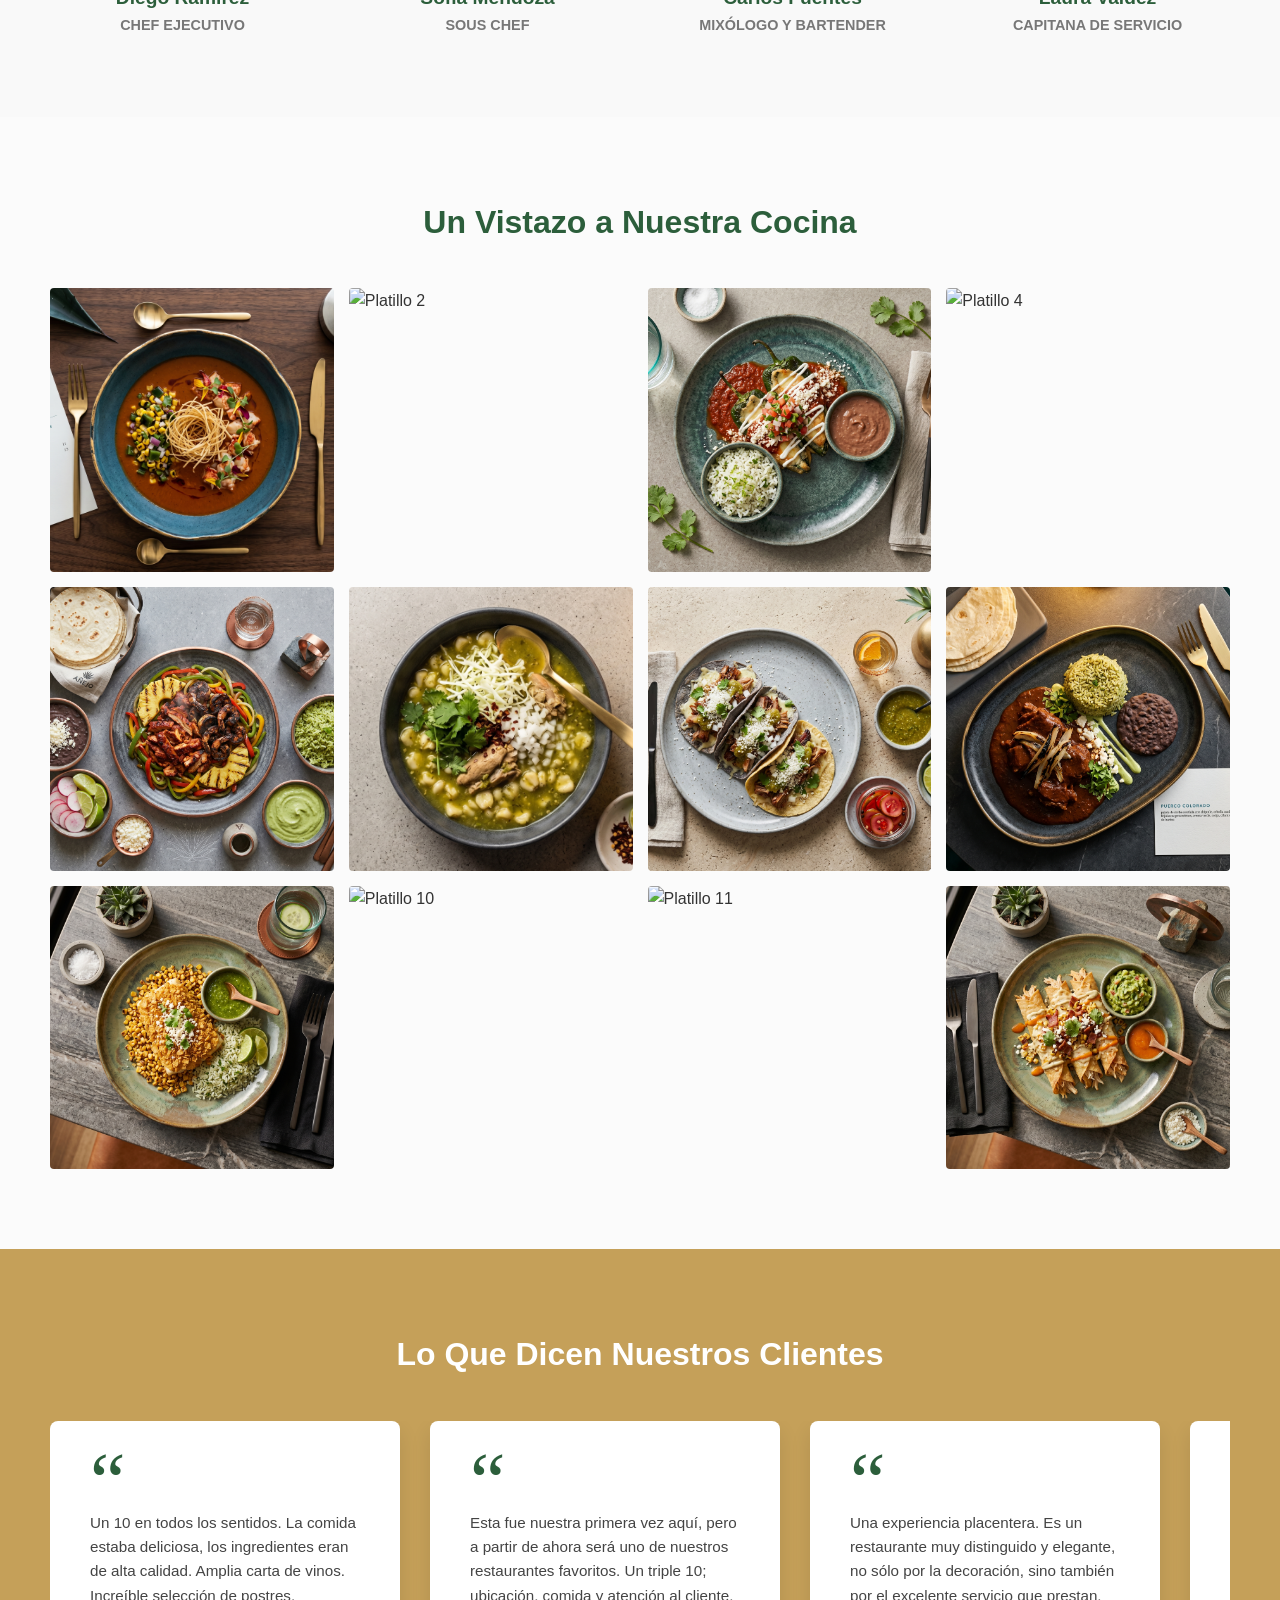
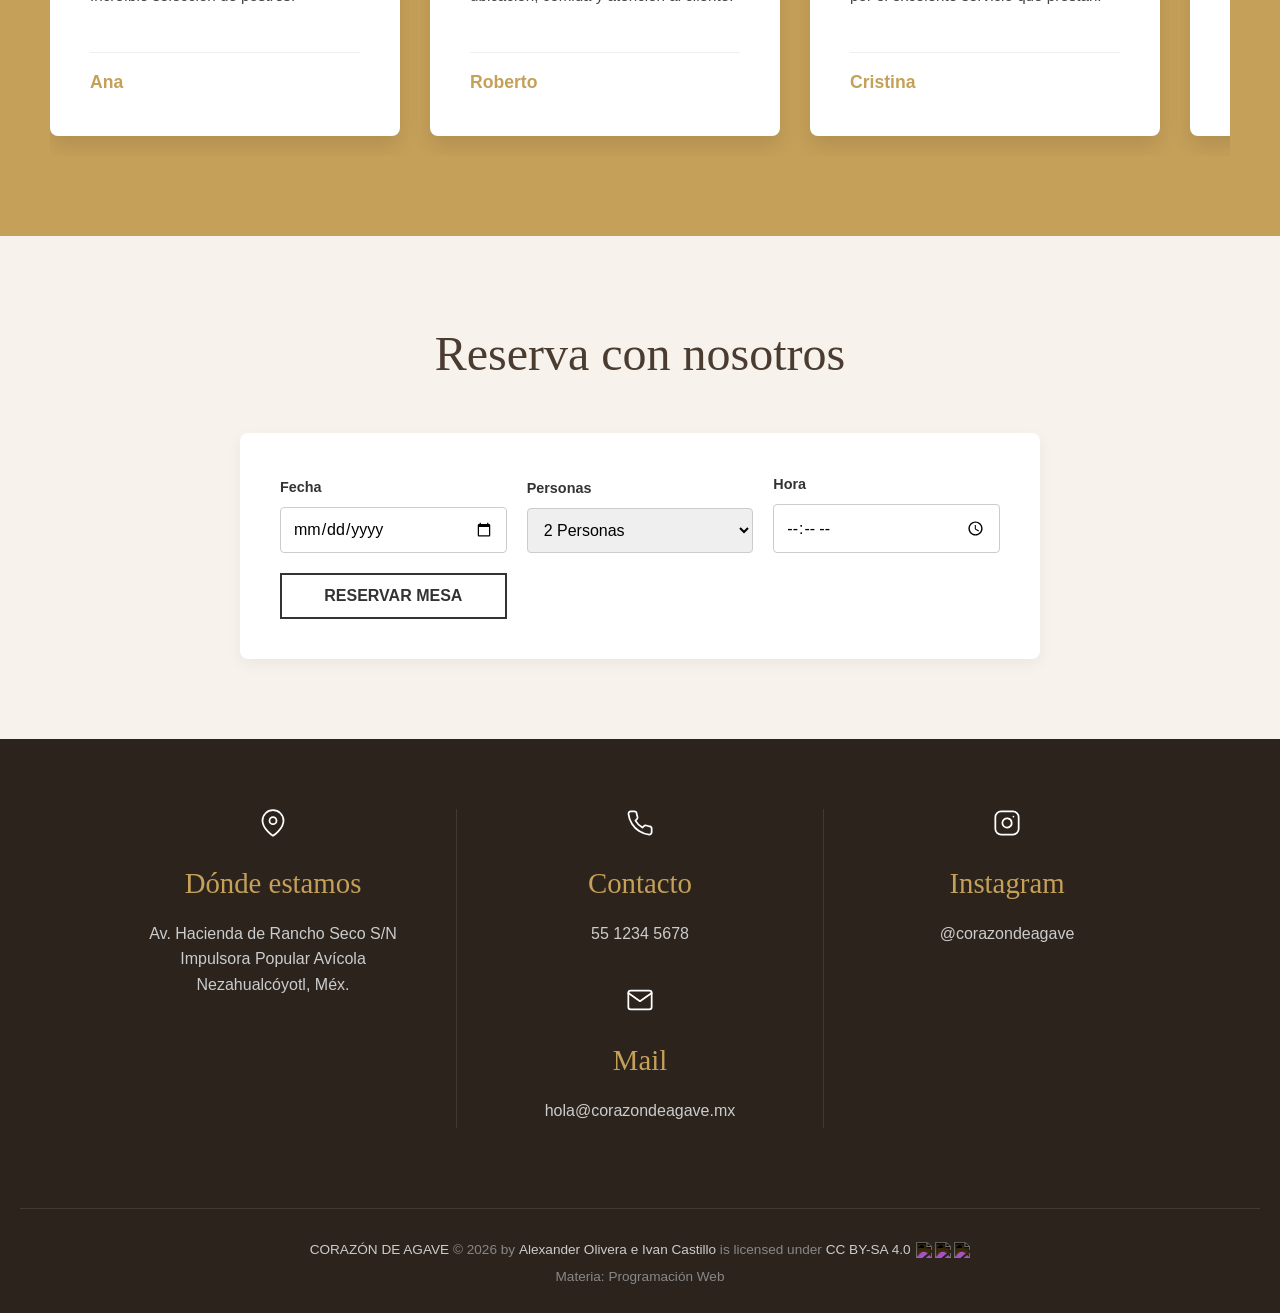
==== commit b8a71bc8: "Actualizacion de menu, footer, diseño responsivo, links y licencias" ====
--- a/index.html
+++ b/index.html
@@ -5,7 +5,7 @@
     <meta name="viewport" content="width=device-width, initial-scale=1.0">
     <meta name="description" content="Restaurante Corazón de Agave. Disfruta de la mejor gastronomía en un ambiente elegante y minimalista.">
     <meta name="keywords" content="restaurante, comida, menú digital, restaurante elegante, corazón de agave">
-    <meta name="author" content="Resendiz Olivera e Ivan">
+    <meta name="author" content="Alexander   e Ivan">
     
     <title>Corazón de Agave | Inicio</title>
     
@@ -17,7 +17,7 @@
         <nav class="nav-principal">
             <ul class="nav-links">
                 <li><a href="index.html" class="btn-destacado">Inicio</a></li>
-                <li><a href="inedex de navegacion/menu.html">Menú Comida</a></li>
+                <li><a href="inedex de navegacion/menu.html">Menú</a></li>
                 <li><a href="inedex de navegacion/galeria.html">Galería</a></li>
                 <li><a href="inedex de navegacion/promociones.html">Promociones</a></li>
             </ul>
@@ -152,8 +152,9 @@
     <script>
         // Array con las imágenes de fondo
         const imagenesSlider = [
-            "img/local-barra.png","img/local-interior.png","img/local-patio.png",
-            "img/local-exterior.png","img/local-barra2.png","img/local-interior2.png",
+            "img/local-barra.png","img/local-interior.png",
+            "img/local-patio.png","img/local-exterior.png",
+            "img/local-barra2.png","img/local-interior2.png",
             "img/local-patio2.png"
         ];
         
@@ -177,7 +178,7 @@
             mostrarImagen(indiceActual);
         });
 
-        // Cambio automático cada 5 segundos (5000 milisegundos)
+        // Cambio automático cada 5 segundos
         setInterval(() => {
             indiceActual = (indiceActual + 1) % imagenesSlider.length;
             mostrarImagen(indiceActual);
@@ -186,11 +187,94 @@
         // Mostrar la primera imagen al cargar la página
         mostrarImagen(indiceActual);
     </script>
+
+<!-- Botón Volver Arriba -->
+    <button id="btn-volver-arriba" class="btn-volver-arriba" aria-label="Volver al inicio">
+        <!-- Icono de flecha minimalista SVG -->
+        <svg xmlns="http://www.w3.org/2000/svg" viewBox="0 0 24 24" fill="none" stroke="currentColor" stroke-width="1.5" stroke-linecap="round" stroke-linejoin="round"><polyline points="18 15 12 9 6 15"></polyline></svg>
+    </button>
+
+<script>
+        // Lógica para el botón "Volver Arriba"
+        const btnVolverArriba = document.getElementById("btn-volver-arriba");
+
+        // Detecta cuando el usuario hace scroll
+        window.addEventListener("scroll", () => {
+            // Si baja más de 300 píxeles, muestra el botón
+            if (window.scrollY > 300) {
+                btnVolverArriba.classList.add("mostrar");
+            } else {
+                // Si está hasta arriba, ocúltalo
+                btnVolverArriba.classList.remove("mostrar");
+            }
+        });
+
+        // Detecta el clic en el botón
+        btnVolverArriba.addEventListener("click", () => {
+            // Lleva la pantalla hasta el tope con un deslizamiento suave
+            window.scrollTo({
+                top: 0,
+                behavior: "smooth"
+            });
+        });
+    </script>
     
-    <footer>
-        <p>&copy; 2026 Restaurante Corazón de Agave. Todos los derechos reservados.</p>
-        <p>Desarrollado por: Resendiz Olivera e Ivan | Materia: Programación Web</p>
-    </footer>
+<!--PIE DE PÁGINA-->
+<footer class="footer-elegante">
+        <div class="footer-columnas">
+            
+            <!-- Columna 1: Ubicación -->
+            <div class="footer-col">
+                <div class="icono-footer">
+                    <svg xmlns="http://www.w3.org/2000/svg" viewBox="0 0 24 24" fill="none" stroke="currentColor" stroke-width="1.5" stroke-linecap="round" stroke-linejoin="round"><path d="M21 10c0 7-9 13-9 13s-9-6-9-13a9 9 0 0 1 18 0z"></path><circle cx="12" cy="10" r="3"></circle></svg>
+                </div>
+                <h4 class="footer-titulo">Dónde estamos</h4>
+                <p>
+                    <a href="https://www.google.com/maps/search/?api=1&query=Av.+Hacienda+de+Rancho+Seco+S%2FN,+Impulsora+Popular+Avícola,+Nezahualcóyotl,+Méx." target="_blank" class="link-footer">
+                        Av. Hacienda de Rancho Seco S/N<br>Impulsora Popular Avícola<br>Nezahualcóyotl, Méx.
+                    </a>
+                </p>
+            </div>
+
+            <!-- Columna 2: Contacto -->
+            <div class="footer-col col-centro">
+                <div class="icono-footer">
+                    <svg xmlns="http://www.w3.org/2000/svg" viewBox="0 0 24 24" fill="none" stroke="currentColor" stroke-width="1.5" stroke-linecap="round" stroke-linejoin="round"><path d="M22 16.92v3a2 2 0 0 1-2.18 2 19.79 19.79 0 0 1-8.63-3.07 19.5 19.5 0 0 1-6-6 19.79 19.79 0 0 1-3.07-8.67A2 2 0 0 1 4.11 2h3a2 2 0 0 1 2 1.72 12.84 12.84 0 0 0 .7 2.81 2 2 0 0 1-.45 2.11L8.09 9.91a16 16 0 0 0 6 6l1.27-1.27a2 2 0 0 1 2.11-.45 12.84 12.84 0 0 0 2.81.7A2 2 0 0 1 22 16.92z"></path></svg>
+                </div>
+                <h4 class="footer-titulo">Contacto</h4>
+                <p><a href="tel:+525512345678" class="link-footer">55 1234 5678</a></p>
+                
+                <div class="icono-footer margen-top">
+                    <svg xmlns="http://www.w3.org/2000/svg" viewBox="0 0 24 24" fill="none" stroke="currentColor" stroke-width="1.5" stroke-linecap="round" stroke-linejoin="round"><path d="M4 4h16c1.1 0 2 .9 2 2v12c0 1.1-.9 2-2 2H4c-1.1 0-2-.9-2-2V6c0-1.1.9-2 2-2z"></path><polyline points="22,6 12,13 2,6"></polyline></svg>
+                </div>
+                <h4 class="footer-titulo">Mail</h4>
+                <p><a href="mailto:hola@corazondeagave.mx" class="link-footer">hola@corazondeagave.mx</a></p>
+            </div>
+
+            <!-- Columna 3: Redes -->
+            <div class="footer-col">
+                <div class="icono-footer">
+                    <svg xmlns="http://www.w3.org/2000/svg" viewBox="0 0 24 24" fill="none" stroke="currentColor" stroke-width="1.5" stroke-linecap="round" stroke-linejoin="round"><rect x="2" y="2" width="20" height="20" rx="5" ry="5"></rect><path d="M16 11.37A4 4 0 1 1 12.63 8 4 4 0 0 1 16 11.37z"></path><line x1="17.5" y1="6.5" x2="17.51" y2="6.5"></line></svg>
+                </div>
+                <h4 class="footer-titulo">Instagram</h4>
+                <p><a href="https://www.instagram.com/corazondeagave" target="_blank" class="link-footer">@corazondeagave</a></p>
+            </div>
+            
+        </div>
+
+<!-- Créditos y Licencia -->
+<div class="footer-creditos">
+            <p style="display: flex; align-items: center; justify-content: center; flex-wrap: wrap;">
+                <a href="https://github.com/AlexanderOlivera/Proyecto-Final-Web1" class="link-footer">CORAZÓN DE AGAVE</a> &nbsp;© 2026 by&nbsp; 
+                <a href="https://github.com/AlexanderOlivera" class="link-footer">Alexander Olivera e Ivan Castillo</a> &nbsp;is licensed under&nbsp; 
+                <a href="https://creativecommons.org/licenses/by-sa/4.0/" class="link-footer" target="_blank">CC BY-SA 4.0</a>
+                
+                <img src="https://mirrors.creativecommons.org/presskit/icons/cc.svg" alt="CC" style="max-width: 1.2em; max-height:1.2em; margin-left: 0.4em; filter: invert(1);">
+                <img src="https://mirrors.creativecommons.org/presskit/icons/by.svg" alt="BY" style="max-width: 1.2em; max-height:1.2em; margin-left: 0.2em; filter: invert(1);">
+                <img src="https://mirrors.creativecommons.org/presskit/icons/sa.svg" alt="SA" style="max-width: 1.2em; max-height:1.2em; margin-left: 0.2em; filter: invert(1);">
+            </p>
+            <p>Materia: Programación Web</p>
+        </div>
 
 </body>
 </html>
--- a/css/estilos.css
+++ b/css/estilos.css
@@ -1,5 +1,17 @@
-/* =========================================
-   1. CONFIGURACIÓN GLOBAL
+/* =========================================================
+   ÍNDICE:
+   1. Configuración Global y Variables
+   2. Estructura Base (Main, Footer)
+   3. Navegación Flotante (Header)
+   4. Slider Principal (Hero)
+   5. Componentes Reutilizables (Títulos, Botones, Textos)
+   6. Tarjetas de Menú y Galería (Grid y Overlay)
+   7. Secciones Específicas (Equipo, Comentarios, Reservas)
+   8. Diseño Responsivo (MÓVILES Y TABLETAS)
+   ========================================================= */
+
+/* =========================================
+   1. CONFIGURACIÓN GLOBAL Y VARIABLES
    ========================================= */
 * {
     margin: 0;
@@ -15,6 +27,10 @@
     --color-dorado: #c5a059;
 }
 
+html {
+    scroll-behavior: smooth; /* Desplazamiento suave para enlaces internos */
+}
+
 body {
     background-color: var(--color-fondo);
     color: var(--color-texto);
@@ -25,7 +41,39 @@
 }
 
 /* =========================================
-   2. ENCABEZADO Y NAVEGACIÓN FLOTANTE
+   2. ESTRUCTURA BASE
+   ========================================= */
+main {
+    flex: 1; 
+    padding: 100px 50px 40px 50px; 
+    max-width: 1200px;
+    margin: 0 auto;
+    width: 100%;
+}
+
+.main-inicio {
+    padding: 0; 
+    max-width: 100%;
+    flex: 1;
+    display: flex;
+    flex-direction: column;
+}
+
+footer {
+    background-color: var(--color-acento);
+    color: #ffffff;
+    text-align: center;
+    padding: 20px;
+    margin-top: auto;
+}
+
+footer p {
+    font-size: 0.9rem;
+    margin: 5px 0;
+}
+
+/* =========================================
+   3. NAVEGACIÓN FLOTANTE
    ========================================= */
 .header-flotante {
     position: fixed; 
@@ -86,16 +134,8 @@
 }
 
 /* =========================================
-   3. ESTILOS DEL SLIDER (HERO PÁGINA DE INICIO)
-   ========================================= */
-.main-inicio {
-    padding: 0; 
-    max-width: 100%;
-    flex: 1;
-    display: flex;
-    flex-direction: column;
-}
-
+   4. SLIDER PRINCIPAL
+   ========================================= */
 .slider-contenedor {
     position: relative;
     width: 100%;
@@ -108,10 +148,7 @@
 
 .slider-bg {
     position: absolute;
-    top: 0; 
-    left: 0; 
-    width: 100%; 
-    height: 100%;
+    top: 0; left: 0; width: 100%; height: 100%;
     background-size: cover;
     background-position: center;
     transition: background-image 0.8s ease-in-out; 
@@ -120,10 +157,7 @@
 
 .overlay-filtro {
     position: absolute;
-    top: 0; 
-    left: 0; 
-    width: 100%; 
-    height: 100%;
+    top: 0; left: 0; width: 100%; height: 100%;
     background-color: rgba(0, 0, 0, 0.5); 
     z-index: 2;
 }
@@ -182,21 +216,49 @@
 .btn-der { right: 20px; }
 
 /* =========================================
-   EFECTO DE DESPLAZAMIENTO Y BOTÓN HERO
-   ========================================= */
-
-/* Esta regla hace que todos los enlaces internos se deslicen suavemente */
-html {
-    scroll-behavior: smooth;
-}
-
-/* Estilos para el nuevo botón en la imagen principal */
+   5. COMPONENTES REUTILIZABLES
+   ========================================= */
+.seccion-info {
+    padding: 80px 50px;
+    width: 100%;
+}
+
+.contenedor-centrado {
+    max-width: 900px;
+    margin: 0 auto;
+    text-align: center;
+}
+
+.titulo-seccion {
+    text-align: center;
+    margin-bottom: 40px;
+    font-size: 2rem;
+    color: var(--color-acento);
+}
+
+/* Aumento de tamaño para los títulos de sección (H3) */
+main section h3 {
+    font-size: 2.5rem; 
+    letter-spacing: 1px; 
+}
+
+.texto-presentacion {
+    font-size: 1.2rem;
+    line-height: 1.8;
+    color: #555;
+}
+
+.bg-gris { background-color: #f9f9f9; }
+.bg-crema { background-color: #f7f3ec; } 
+.color-blanco { color: #ffffff !important; }
+
+/* Botón de la imagen principal */
 .btn-hero-reserva {
     margin-top: 40px;
     padding: 15px 35px;
-    background-color: transparent; /* Fondo transparente */
-    color: #ffffff; /* Letras blancas */
-    border: 2px solid #ffffff; /* Borde blanco elegante */
+    background-color: transparent; 
+    color: #ffffff; 
+    border: 2px solid #ffffff; 
     font-size: 1rem;
     font-weight: bold;
     text-transform: uppercase;
@@ -206,52 +268,111 @@
 }
 
 .btn-hero-reserva:hover {
-    background-color: var(--color-dorado); /* Se llena de dorado al pasar el mouse */
+    background-color: var(--color-dorado); 
     border-color: var(--color-dorado);
-    transform: translateY(-5px); /* Pequeño salto hacia arriba */
-}
-
-/* =========================================
-   4. ESTRUCTURA BASE CONTENIDO (OTRAS PÁGINAS)
-   ========================================= */
-main {
-    flex: 1; 
-    padding: 100px 50px 40px 50px; 
-    max-width: 1200px;
-    margin: 0 auto;
+    transform: translateY(-5px); 
+}
+
+/* =========================================
+   6. TARJETAS DE MENÚ Y GALERÍA
+   ========================================= */
+.grid-menu {
+    display: grid;
+    grid-template-columns: repeat(auto-fit, minmax(300px, 1fr));
+    gap: 30px;
+}
+
+/* Tarjetas normales (Menú Comida) */
+.tarjeta-platillo {
+    background: #ffffff;
+    border: 1px solid #eaeaea;
+    border-radius: 8px;
+    overflow: hidden;
+    text-align: center;
+    padding-bottom: 20px;
+    transition: transform 0.3s ease;
+}
+
+.tarjeta-platillo:hover {
+    transform: translateY(-5px);
+    box-shadow: 0 5px 15px rgba(0,0,0,0.1);
+}
+
+.img-platillo {
     width: 100%;
-}
-
-.titulo-seccion {
+    height: 200px;
+    background-color: #e0e0e0; 
+    object-fit: cover;
+}
+
+.info-platillo { padding: 15px; }
+
+.tamanos-precios {
+    list-style: none;
+    margin-top: 15px;
+    font-size: 0.9rem;
+}
+
+.tamanos-precios li {
+    display: flex;
+    justify-content: space-between;
+    padding: 5px 20px;
+    border-bottom: 1px solid #f0f0f0;
+}
+
+/* Galería con Efecto Hover / Overlay */
+.galeria-item {
+    position: relative;
+    border-radius: 8px;
+    overflow: hidden; 
+    cursor: pointer;
+    box-shadow: 0 4px 10px rgba(0,0,0,0.1);
+    height: 280px; 
+}
+
+.galeria-item img {
+    width: 100%;
+    height: 100%;
+    object-fit: cover;
+    display: block;
+    transition: transform 0.6s ease; 
+}
+
+.galeria-overlay {
+    position: absolute;
+    top: 0; left: 0; width: 100%; height: 100%;
+    background-color: rgba(0, 0, 0, 0.75); 
+    color: #ffffff;
+    display: flex;
+    align-items: center;
+    justify-content: center;
+    padding: 30px;
     text-align: center;
-    margin-bottom: 40px;
-    font-size: 2rem;
-    color: var(--color-acento);
-}
-
-/* =========================================
-   5. NUEVAS SECCIONES PÁGINA DE INICIO
-   ========================================= */
-.seccion-info {
-    padding: 80px 50px;
-    width: 100%;
-}
-
-.contenedor-centrado {
-    max-width: 900px;
-    margin: 0 auto;
-    text-align: center;
-}
-
-.bg-gris { background-color: #f9f9f9; }
-.bg-crema { background-color: #f7f3ec; } 
-.color-blanco { color: #ffffff !important; }
-
-.texto-presentacion {
-    font-size: 1.2rem;
-    line-height: 1.8;
-    color: #555;
-}
+    opacity: 0; 
+    transition: opacity 0.4s ease; 
+}
+
+.galeria-overlay p {
+    font-size: 1.1rem;
+    font-weight: 500;
+    line-height: 1.5;
+    transform: translateY(20px); 
+    transition: transform 0.4s ease; 
+}
+
+.galeria-item:hover img { 
+    transform: scale(1.1); 
+}
+.galeria-item:hover .galeria-overlay { 
+    opacity: 1; 
+}
+.galeria-item:hover .galeria-overlay p { 
+    transform: translateY(0); 
+}
+
+/* =========================================
+   7. SECCIONES INICIO
+   ========================================= */
 
 /* --- Equipo --- */
 .grid-equipo {
@@ -272,8 +393,12 @@
     border: 4px solid var(--color-dorado);
 }
 
-.tarjeta-equipo h4 { color: var(--color-acento); font-size: 1.2rem; }
-.tarjeta-equipo p { color: #777; font-size: 0.9rem; font-weight: bold; text-transform: uppercase;}
+.tarjeta-equipo h4 { 
+    color: var(--color-acento); font-size: 1.2rem; 
+}
+.tarjeta-equipo p { 
+    color: #777; font-size: 0.9rem; font-weight: bold; text-transform: uppercase;
+}
 
 /* --- Galería Rápida (Inicio) --- */
 .grid-galeria-home {
@@ -292,7 +417,7 @@
     transition: transform 0.3s ease;
 }
 
-.grid-galeria-home img:hover {
+.grid-galeria-home img:hover { 
     transform: scale(1.03); 
 }
 
@@ -312,9 +437,15 @@
     margin: 0 auto;
 }
 
-.scroll-comentarios::-webkit-scrollbar { height: 10px; }
-.scroll-comentarios::-webkit-scrollbar-track { background: rgba(255,255,255,0.2); border-radius: 10px; }
-.scroll-comentarios::-webkit-scrollbar-thumb { background: var(--color-acento); border-radius: 10px; }
+.scroll-comentarios::-webkit-scrollbar { 
+    height: 10px; 
+}
+.scroll-comentarios::-webkit-scrollbar-track { 
+    background: rgba(255,255,255,0.2); border-radius: 10px; 
+}
+.scroll-comentarios::-webkit-scrollbar-thumb { 
+    background: var(--color-acento); border-radius: 10px; 
+}
 
 .tarjeta-comentario {
     background-color: #ffffff;
@@ -384,9 +515,13 @@
     outline: none;
 }
 
-.input-reserva:focus { border-color: var(--color-acento); }
-
-.boton-reserva-container { justify-content: flex-end; }
+.input-reserva:focus { 
+    border-color: var(--color-acento); 
+}
+
+.boton-reserva-container { 
+    justify-content: flex-end; 
+}
 
 .btn-reservar {
     background-color: #ffffff;
@@ -407,60 +542,238 @@
 }
 
 /* =========================================
-   6. TARJETAS DEL MENÚ Y PIE DE PÁGINA
-   ========================================= */
-.grid-menu {
-    display: grid;
-    grid-template-columns: repeat(auto-fit, minmax(300px, 1fr));
-    gap: 30px;
-}
-
-.tarjeta-platillo {
-    background: #ffffff;
-    border: 1px solid #eaeaea;
-    border-radius: 8px;
-    overflow: hidden;
+   BOTÓN VOLVER ARRIBA
+   ========================================= */
+.btn-volver-arriba {
+    position: fixed;
+    bottom: 30px;
+    right: 30px;
+    width: 50px;
+    height: 50px;
+    background-color: #ffffff;
+    color: #333333;
+    border: none;
+    border-radius: 50%; /* Lo hace un círculo perfecto */
+    box-shadow: 0 4px 15px rgba(0, 0, 0, 0.15); /* Sombra elegante */
+    cursor: pointer;
+    display: flex;
+    align-items: center;
+    justify-content: center;
+    z-index: 1000; /* Asegura que siempre esté por encima del contenido */
+    
+    /* Configuración para la animación de entrada */
+    opacity: 0;
+    visibility: hidden;
+    transform: translateY(20px); /* Empieza un poco más abajo */
+    transition: all 0.3s ease;
+}
+
+.btn-volver-arriba svg {
+    width: 24px;
+    height: 24px;
+}
+
+/* Efecto hover: dorado brillante y ligero salto */
+.btn-volver-arriba:hover {
+    background-color: var(--color-dorado);
+    color: #ffffff;
+    transform: translateY(-5px) scale(1.05); 
+}
+
+/* Esta clase se agrega con JavaScript cuando el usuario baja la pantalla */
+.btn-volver-arriba.mostrar {
+    opacity: 1;
+    visibility: visible;
+    transform: translateY(0); /* Sube a su posición original */
+}
+
+/* Ajuste para que no estorbe en las pantallas de celulares */
+@media (max-width: 768px) {
+    .btn-volver-arriba {
+        bottom: 20px;
+        right: 20px;
+        width: 45px;
+        height: 45px;
+    }
+}
+
+/* =========================================
+   PIE DE PÁGINA 
+   ========================================= */
+.footer-elegante {
+    background-color: #2b231c; /* Tono café muy oscuro para dar contraste */
+    color: #ffffff;
+    padding: 70px 20px 20px 20px;
+    margin-top: auto;
     text-align: center;
-    padding-bottom: 20px;
-    transition: transform 0.3s ease;
-}
-
-.tarjeta-platillo:hover {
-    transform: translateY(-5px);
-    box-shadow: 0 5px 15px rgba(0,0,0,0.1);
-}
-
-.img-platillo {
-    width: 100%;
-    height: 200px;
-    background-color: #e0e0e0; 
-    object-fit: cover;
-}
-
-.info-platillo { padding: 15px; }
-
-.tamanos-precios {
-    list-style: none;
-    margin-top: 15px;
-    font-size: 0.9rem;
-}
-
-.tamanos-precios li {
-    display: flex;
-    justify-content: space-between;
-    padding: 5px 20px;
-    border-bottom: 1px solid #f0f0f0;
-}
-
-footer {
-    background-color: var(--color-acento);
-    color: #ffffff;
-    text-align: center;
-    padding: 20px;
-    margin-top: auto;
-}
-
-footer p {
-    font-size: 0.9rem;
+}
+
+.footer-columnas {
+    display: flex;
+    flex-wrap: wrap; /* Permite que las columnas se acomoden en pantallas pequeñas */
+    justify-content: center;
+    max-width: 1100px;
+    margin: 0 auto 50px auto;
+}
+
+.footer-col {
+    flex: 1;
+    min-width: 250px;
+    padding: 0 30px;
+    margin-bottom: 30px;
+}
+
+/* Líneas separadoras sutiles para la columna del centro */
+.col-centro {
+    border-left: 1px solid rgba(255, 255, 255, 0.1);
+    border-right: 1px solid rgba(255, 255, 255, 0.1);
+}
+
+.icono-footer svg {
+    width: 28px;
+    height: 28px;
+    color: #ffffff;
+    margin-bottom: 15px;
+}
+
+.footer-titulo {
+    font-family: Georgia, serif; /* Tipografía elegante para coincidir con la referencia */
+    font-size: 1.8rem;
+    font-weight: normal;
+    color: var(--color-dorado);
+    margin-bottom: 15px;
+}
+
+.footer-col p {
+    font-size: 1rem;
+    color: #cccccc;
+    line-height: 1.6;
+}
+
+.margen-top {
+    margin-top: 40px;
+}
+
+.footer-creditos {
+    border-top: 1px solid rgba(255, 255, 255, 0.1);
+    padding-top: 25px;
+}
+
+.footer-creditos p {
+    font-size: 0.85rem;
+    color: #888888;
     margin: 5px 0;
-}+}
+
+/* =========================================
+   ESTILOS DE ENLACES DEL FOOTER
+   ========================================= */
+
+/* Forzamos el color gris y quitamos el subrayado en todos los estados del enlace */
+.link-footer,
+.link-footer:link,
+.link-footer:visited,
+.link-footer:active {
+    color: #cccccc; /* Color gris original que combina con el texto */
+    text-decoration: none; /* Quita la línea de abajo predeterminada */
+    transition: color 0.3s ease; /* Hace que el cambio de color sea suave */
+}
+
+/* Solo cambiamos al verde agave cuando el cursor pasa por encima */
+.link-footer:hover {
+    color: var(--color-acento); /* Verde agave */
+}
+
+/* =========================================================
+   8. DISEÑO RESPONSIVO (MÓVILES Y TABLETAS)
+   ========================================================= */
+
+/* --- TABLETAS (Pantallas medianas hasta 992px) --- */
+@media (max-width: 992px) {
+    .titulo-hero { font-size: 3rem; }
+    main { padding: 100px 30px 40px 30px; }
+    .seccion-info { padding: 60px 30px; }
+    .grid-menu { grid-template-columns: repeat(auto-fit, minmax(250px, 1fr)); }
+}
+
+/* --- TELÉFONOS (Pantallas pequeñas hasta 768px) --- */
+@media (max-width: 768px) {
+    
+    /* 1. Menú de Navegación */
+    .nav-links {
+        flex-wrap: wrap; /* Permite que el menú se divida en dos líneas si no cabe */
+        justify-content: center;
+    }
+    .nav-links a {
+        padding: 10px 15px; 
+        font-size: 0.8rem;
+    }
+
+    /* 2. Slider y Textos Principales */
+    .logo-hero { width: 220px; margin-top: 30%; margin-bottom: -15px; }
+    .titulo-hero { font-size: 2.2rem; letter-spacing: 2px; }
+    .subtitulo-hero { font-size: 1.1rem; }
+    
+    /* Flechas del slider más pequeñas para no estorbar en el celular */
+    .slider-btn { font-size: 2rem; padding: 10px; }
+    .btn-izq { left: 5px; }
+    .btn-der { right: 5px; }
+
+    /* 3. Ajuste de Márgenes y Títulos Globales */
+    main { padding: 140px 20px 40px 20px; } /* Más espacio arriba por el menú apilado */
+    .seccion-info { padding: 40px 20px; }
+    .titulo-seccion { font-size: 1.8rem; margin-bottom: 30px; }
+    main section h3 { font-size: 1.8rem; }
+    .titulo-elegante { font-size: 2rem; }
+    .texto-presentacion { font-size: 1.1rem; text-align: justify; }
+
+    /* 4. Cuadrículas: Todo a 1 sola columna vertical */
+    .grid-menu, 
+    .grid-equipo, 
+    .grid-galeria-home {
+        grid-template-columns: 1fr; 
+        gap: 20px;
+    }
+
+    /* 5. Comentarios */
+    .tarjeta-comentario {
+        flex: 0 0 280px; /* Tarjetas más angostas para celulares */
+        padding: 25px;
+    }
+    .comillas { font-size: 3.5rem; }
+
+    /* 6. Formulario de Reserva */
+    .formulario-reserva { grid-template-columns: 1fr; }
+    .boton-reserva-container { justify-content: center; margin-top: 10px; }
+    .btn-reservar { width: 100%; } /* El botón ocupa todo el ancho */
+
+    /* 7. Footer */
+    .footer-elegante { padding: 40px 20px 20px 20px; }
+    .footer-col { padding: 0 10px; margin-bottom: 20px; }
+    
+    /* Cambia las líneas separadoras del contacto de verticales a horizontales */
+    .col-centro {
+        border-left: none;
+        border-right: none;
+        border-top: 1px solid rgba(255, 255, 255, 0.1);
+        border-bottom: 1px solid rgba(255, 255, 255, 0.1);
+        padding: 30px 0;
+        margin: 15px 0 30px 0;
+    }
+}
+
+/* --- TELÉFONOS MUY PEQUEÑOS (hasta 480px) --- */
+@media (max-width: 480px) {
+    .nav-links a { padding: 8px 10px; font-size: 0.75rem; }
+    .titulo-hero { font-size: 1.8rem; }
+}
+
+@media (max-width: 800px) {
+    .col-centro {
+        border-left: none;
+        border-right: none;
+        border-top: 1px solid rgba(255, 255, 255, 0.1);
+        border-bottom: 1px solid rgba(255, 255, 255, 0.1);
+        padding: 40px 20px;
+    }
+}
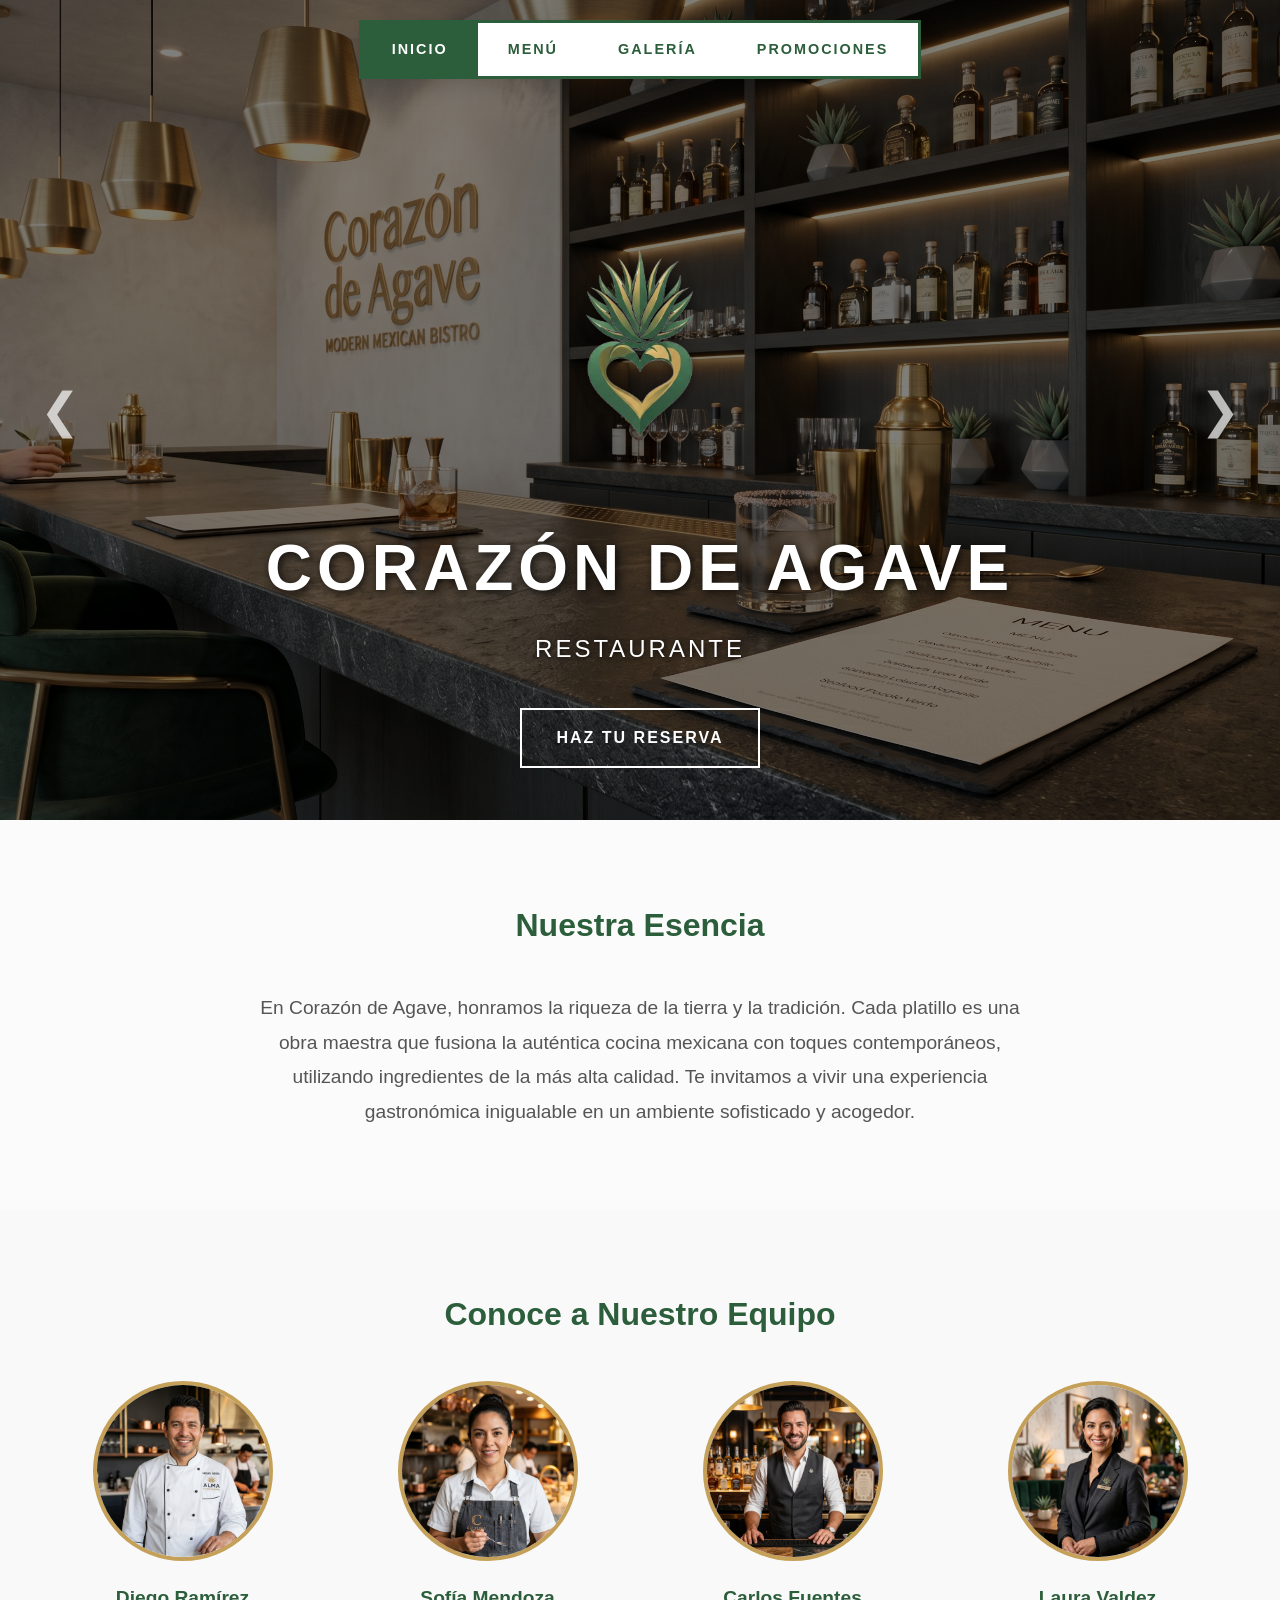
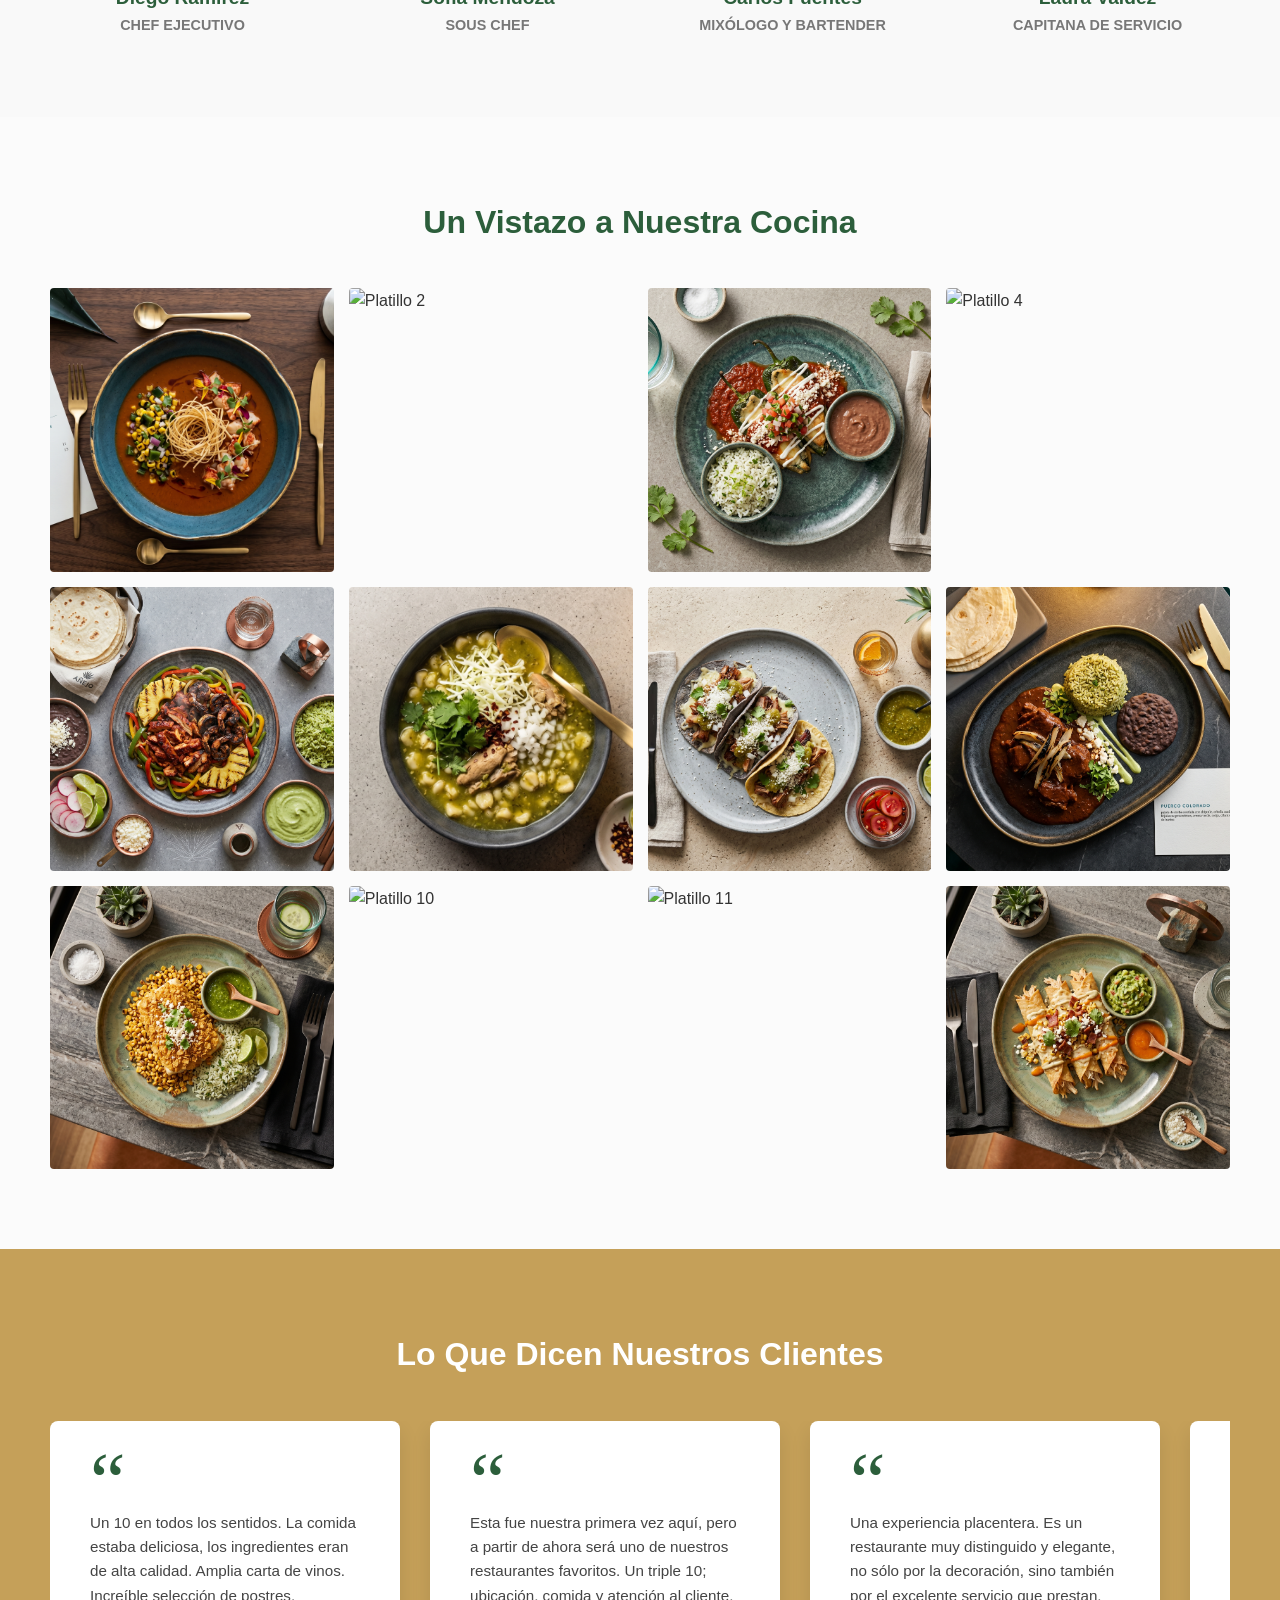
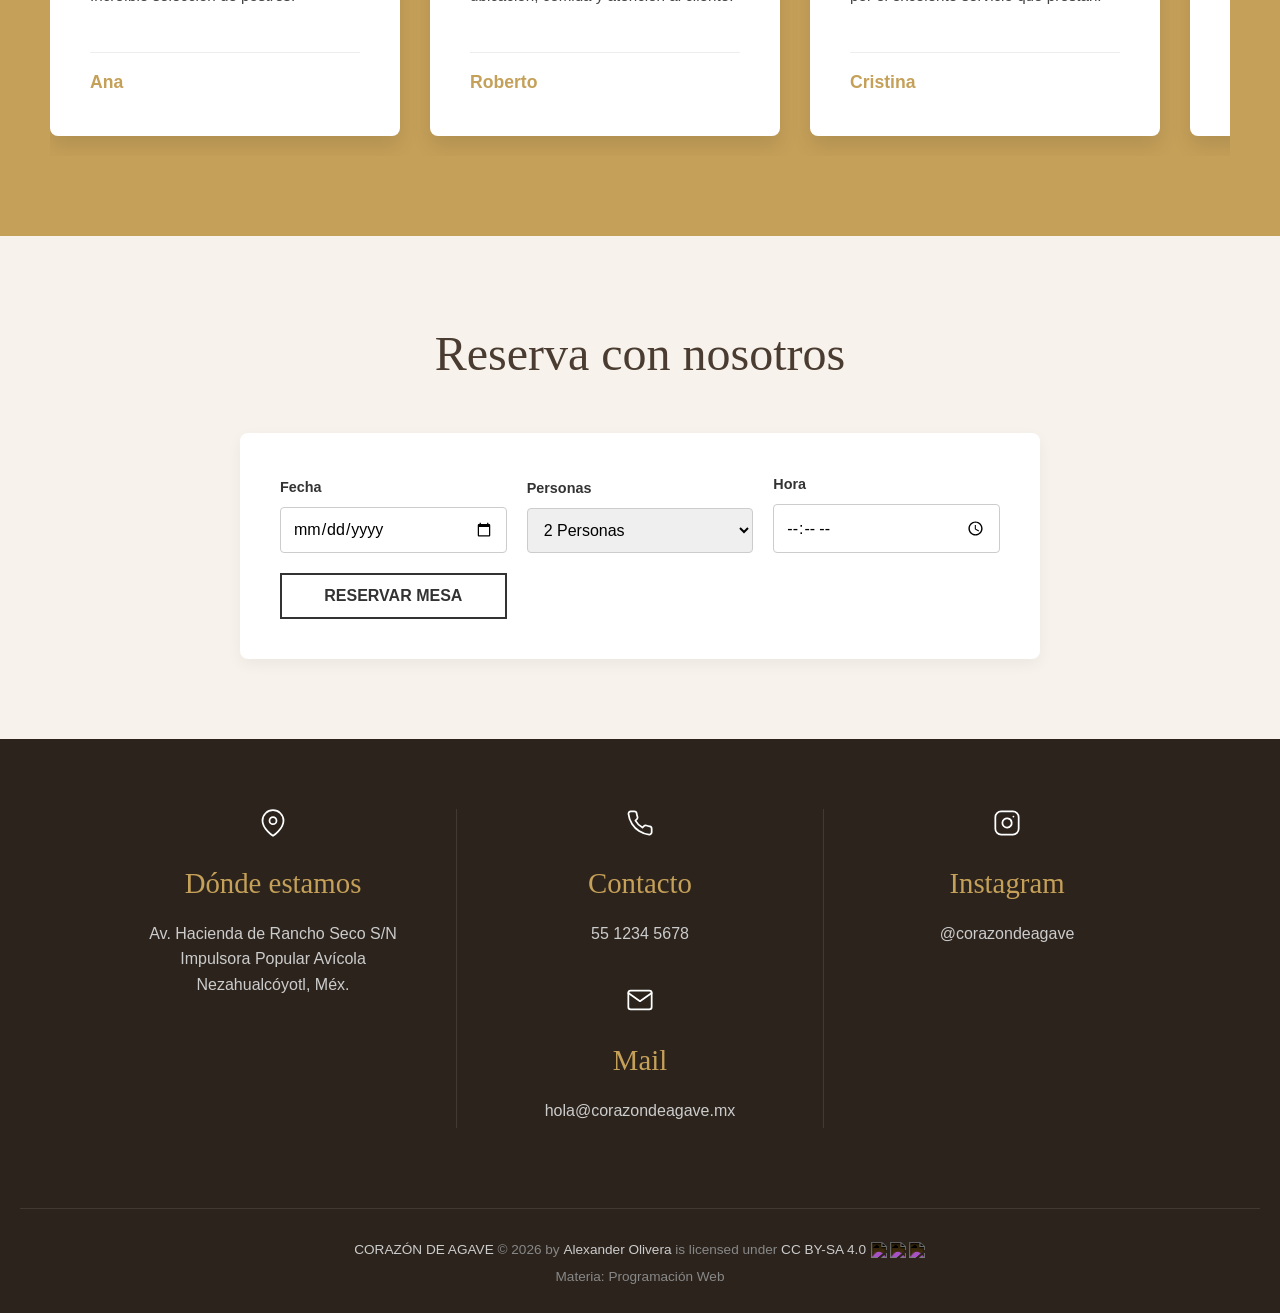
==== commit a64b58bc: "Actualizar index.html" ====
--- a/index.html
+++ b/index.html
@@ -5,7 +5,7 @@
     <meta name="viewport" content="width=device-width, initial-scale=1.0">
     <meta name="description" content="Restaurante Corazón de Agave. Disfruta de la mejor gastronomía en un ambiente elegante y minimalista.">
     <meta name="keywords" content="restaurante, comida, menú digital, restaurante elegante, corazón de agave">
-    <meta name="author" content="Alexander   e Ivan">
+    <meta name="author" content="Alexander Josue Resendiz Olivera">
     
     <title>Corazón de Agave | Inicio</title>
     
@@ -266,7 +266,7 @@
 <div class="footer-creditos">
             <p style="display: flex; align-items: center; justify-content: center; flex-wrap: wrap;">
                 <a href="https://github.com/AlexanderOlivera/Proyecto-Final-Web1" class="link-footer">CORAZÓN DE AGAVE</a> &nbsp;© 2026 by&nbsp; 
-                <a href="https://github.com/AlexanderOlivera" class="link-footer">Alexander Olivera e Ivan Castillo</a> &nbsp;is licensed under&nbsp; 
+                <a href="https://github.com/AlexanderOlivera" class="link-footer">Alexander Olivera</a> &nbsp;is licensed under&nbsp; 
                 <a href="https://creativecommons.org/licenses/by-sa/4.0/" class="link-footer" target="_blank">CC BY-SA 4.0</a>
                 
                 <img src="https://mirrors.creativecommons.org/presskit/icons/cc.svg" alt="CC" style="max-width: 1.2em; max-height:1.2em; margin-left: 0.4em; filter: invert(1);">
